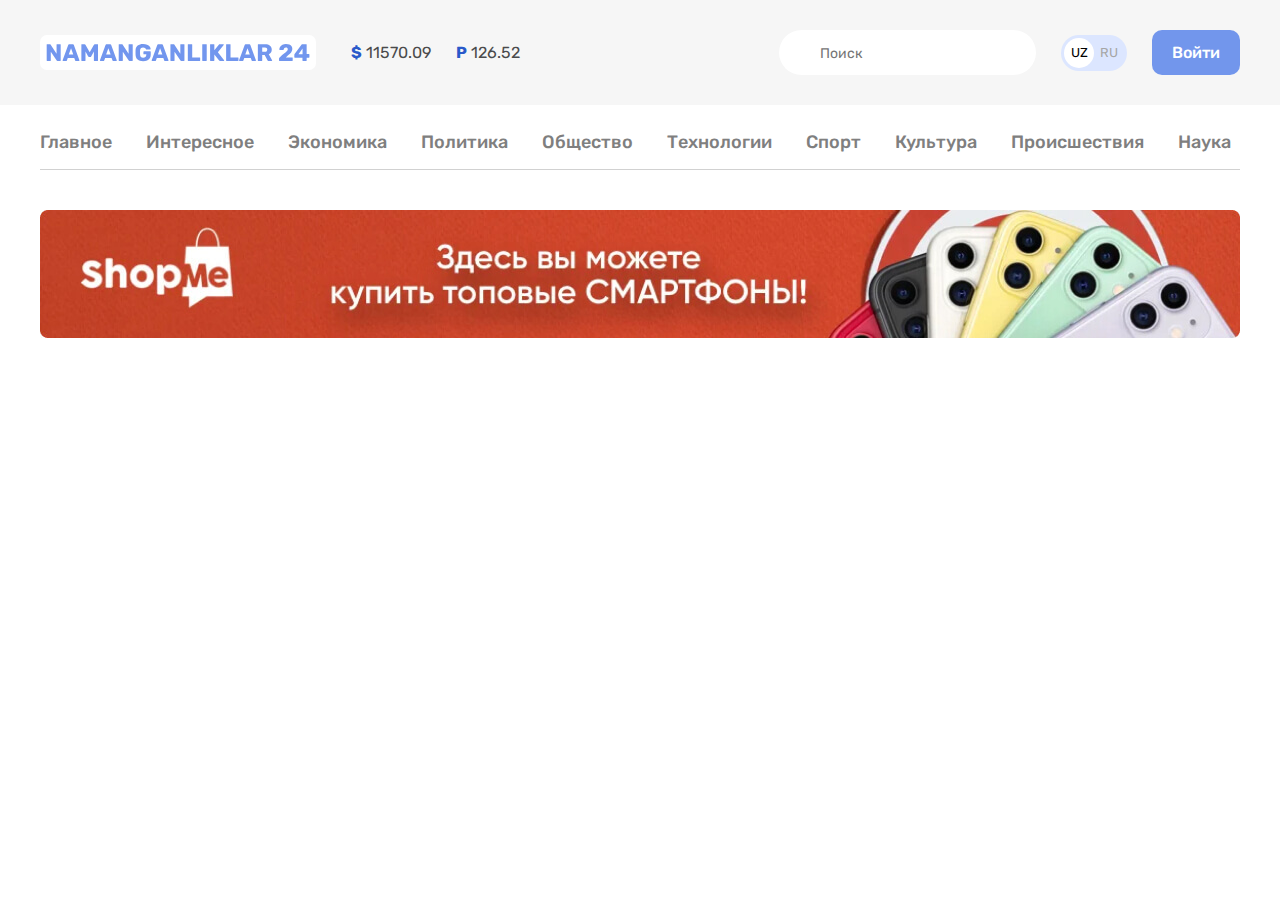
==== index.html @ e04caa0d "Add sitenav and site-header banner" ====
<!DOCTYPE html>
<html lang="en">
<head>
    <meta charset="UTF-8">
    <meta name="viewport" content="width=device-width, initial-scale=1.0">
    <title>NAMANGANLIKLAR 24</title>

    <!-- Google Fonts -->
    <link rel="preconnect" href="https://fonts.googleapis.com">
    <link rel="preconnect" href="https://fonts.gstatic.com" crossorigin>
    <link href="https://fonts.googleapis.com/css2?family=Rubik:wght@400;500;700&display=swap" rel="stylesheet">

    <!-- Stylesheet -->
    <link rel="stylesheet" href="css/necolas.github.io_normalize.css_8.0.1_normalize.css">
    <link rel="stylesheet" href="css/style.css">
</head>
<body>
    <!-- header top -->
    <header class="site-header">
        <div class="site-header-top">
            <div class="site-header-top-container container">
                <!-- SITE-HEADER-LOGO -->
                <a class="site-header-logo" href="#">
                    <img class="site-hader-logo-img" src="img/logo.svg" alt="N24 logo" width="264" height="28">
                </a>

                <!-- CURRENCY-RATES -->
                <ul class="currency-rates">
                    <li class="currency-rates-item">
                        <b class="currency-rates-type">$</b>
                        <span class="currency-rates-value">11570.09</span>
                    </li>
                    <li class="currency-rates-item">
                        <b class="currency-rates-type">P</b>
                        <span class="currency-rates-value">126.52</span>
                    </li>
                </ul>

                <!-- GLOBAL-SEARCH-FORM -->
                <form class="global-search-form" action="https://echo.htmlacademy.ru" method="GET">
                    <input class="global-search-form-input" type="search" name="search" placeholder="Поиск" aria-label="Поиск" required>
                </form>

                <!-- LANG-TOGGLE -->
                <div class="lang-toggle">
                    <a class="lang-toggle-link lang-toggle-link-active" href="index.html">UZ</a>
                    <a class="lang-toggle-link" href="index.html/ru">RU</a>
                </div>

                <!-- SITE-HEADER-AUTH -->
                <a class="button button-primary" href="#">Войти</a>
            </div>
        </div>
    </header>


    <!-- Body -->
    <div class="container">
        <nav class="sitenav">
            <ul class="sitenav-list">
                <li class="sitenav-item">
                    <a class="sitenav-link" href="#">Главное</a>
                </li>
                <li class="sitenav-item">
                    <a class="sitenav-link" href="#">Интересное</a>
                </li>
                <li class="sitenav-item">
                    <a class="sitenav-link" href="#">Экономика</a>
                </li>
                <li class="sitenav-item">
                    <a class="sitenav-link" href="#">Политика</a>
                </li>
                <li class="sitenav-item">
                    <a class="sitenav-link" href="#">Общество</a>
                </li>
                <li class="sitenav-item">
                    <a class="sitenav-link" href="#">Технологии</a>
                </li>
                <li class="sitenav-item">
                    <a class="sitenav-link" href="#">Спорт</a>
                </li>
                <li class="sitenav-item">
                    <a class="sitenav-link" href="#">Культура</a>
                </li>
                <li class="sitenav-item">
                    <a class="sitenav-link" href="#">Происшествия</a>
                </li>
                <li class="sitenav-item">
                    <a class="sitenav-link" href="#">Наука</a>
                </li>
            </ul>
        </nav>
        <aside class="aside-header-banner">
            <a class="aside-header-banner-link" href="https://olcha.uz" target="_blank">
                <img class="aside-header-banner-img" src="img/reklama1.jpg" alt="reklama rasm" width="1200" height="128"
                srcset="img/reklama1.jpg 1x, img/reklama1@2x.jpg 2x">
            </a>
        </aside>
    </div>


    <!-- SITE HEADER BANNER -->

    <!-- Main section -->
    <main>

        <!-- News section -->
        <!-- <section class="body-card">
            <div class="site-container container">
                <div class="card">
                    <h4 class="card-heading">Кандидат на пост канцлера ФРГ Шольц назвал условия коалиционного соглашения
                    </h4>
                    <p class="card-text">Лидер Социал-демократической партии Германии (СДПГ) и кандидат на должность...</p>
                    <img class="card-img" src="img/germaniya.jpg" alt="" width="359" height="165"
                        srcset="img/germaniya.jpg 1x, img/germaniya@2x.jpg 2x">
                    <div class="card-bottom">
                        <img class="card-bottom-img" src="img/icon/KB.jpg" alt="" width="20" height="20"
                            srcset="img/icon/KB.jpg 1x, img/icon/KB@2x.jpg 2x">
                        <p class="card-bottom-time">ИА Красная Весна 15:55</p>
                    </div>
                </div>

                <div class="card">
                    <h4 class="card-heading">Ученые доказали экспериментальным путем пользу покровных культур</h4>
                    <p class="card-text">Новое исследование ученых университета Иллинойса объединяет полевые данные... </p>
                    <img class="card-img" src="img/bug'doy.jpg" alt="" width="359" height="165"
                        srcset="img/bug'doy.jpg 1x, img/bug'doy@2x.jpg 2x">
                    <div class="card-bottom">
                        <img class="card-bottom-img" src="img/icon/gazeta.jpg" alt="" width="20" height="20"
                            srcset="img/icon/gazeta.jpg 1x, img/icon/gazeta@2x.jpg 2x">
                        <p class="card-bottom-time">Газета.Ru 12:54</p>
                    </div>
                </div>

                <div class="card">
                    <h4 class="card-heading">Baidu запустила публичный <br> сервис роботакси Apollo Go в Шанхае</h4>
                    <p class="card-text">Автопарк Baidu состоит из модифицированных электромобилей EV... </p>
                    <img class="card-img" src="img/taxi.jpg" alt="" width="359" height="165"
                        srcset="img/taxi.jpg 1x, img/taxi@2x.jpg 2x">
                    <div class="card-bottom">
                        <img class="card-bottom-img" src="img/icon/x+.jpg" alt="" width="20" height="20"
                            srcset="img/icon/x+.jpg 1x, img/icon/x+@2x.jpg 2x">
                        <p class="card-bottom-time">Хайтек+ 13:44</p>
                    </div>
                </div>

                <div class="card">
                    <h4 class="card-heading">Стали известны ёмкости аккумуляторов всех моделей iPhone 13</h4>
                    <p class="card-text">Bo время презентации iPhone 13 Apple придала большое значения...</p>
                    <img class="card-img" src="img/iphone.jpg" alt="" width="359" height="165"
                        srcset="img/iphone.jpg 1x, img/iphone@2x.jpg 2x">
                    <div class="card-bottom">
                        <img class="card-bottom-img" src="img/icon/digger.jpg" alt="" width="20" height="20"
                            srcset="img/icon/digger.jpg 1x, img/icon/digger@2x.jpg 2x">
                        <p class="card-bottom-time">Digger.ru 14:25</p>
                    </div>
                </div>

                <div class="card">
                    <h4 class="card-heading">Nature: ученые смогли доказать природное происхождение коронавируса SARS-CoV-2
                    </h4>
                    <p class="card-text">Bo время презентации iPhone 13 Apple придала большое значение...</p>
                    <img class="card-img" src="img/doctor.jpg" alt="" width="359" height="165"
                        srcset="img/doctor.jpg 1x, img/doctor@2x.jpg 2x">
                    <div class="card-bottom">
                        <img class="card-bottom-img" src="img/icon/lenta.jpg" alt="" width="20" height="20"
                            srcset="img/icon/lenta.jpg 1x, img/icon/lenta@2x.jpg 2x">
                        <p class="card-bottom-time">Lenta.ru 10:54</p>
                    </div>
                </div>

                <div class="card">
                    <h4 class="card-heading">Китайская марка JAC повысила цены на лифтбек и пикап в <br> России</h4>
                    <p class="card-text">Две модели китайского бренда JAC из пяти, представленных на российском...</p>
                    <img class="card-img" src="img/car.jpg" alt="" width="359" height="165"
                        srcset="img/car.jpg 1x, img/car@2x.jpg 2x">
                    <div class="card-bottom">
                        <img class="card-bottom-img" src="img/icon/news.jpg" alt="" width="20" height="20"
                            srcset="img/icon/news.jpg 1x, img/icon/news@2x.jpg 2x">
                        <p class="card-bottom-time">Тарантас Ньюс 10:44</p>
                    </div>
                </div>
            </div>
        </section> -->


        <!-- Xabarnoma section -->
        <!-- <section>
            <div class="container">
                <div class="notification">
                    <h2 class="notification-text">Хотите быть в курсе свежих новостей? Включите уведомления!</h2>
                    <a class="notification-link" href="#">Включит </a>
                </div>
            </div>
        </section> -->

        <!-- В мире -->
        <!-- <section class="news">
            <div class="container">
                <h2 class="world">В мире</h2>
                <div class="news-content">
                    <ul class="news-list">
                        <li class="news-item news-list-item">
                            <img class="news-item-img" src="img/air.jpg" alt="" width="210" height="165" srcset="img/air.jpg 1x, img/air@2x.jpg 2x">
                                <div class="world-list-content">
                                    <h2 class="world-list-content-heading">Китайский Чунцин запустил чартерный рейс для студентов до
                                        Британии</h2>
                                    <p class="world-list-content-text">Чартерный рейс с 244 китайскими студентами вылетел из города
                                        центрального подчинения Чунцина на юго-западе Китая в британский Манчестер...</p>
                                    <div class="card-bottom">
                                        <img class="card-bottom-img" src="img/icon/KB.jpg" alt="" width="20" height="20"
                                            srcset="img/icon/KB.jpg 1x, img/icon/KB@2x.jpg 2x">
                                        <p class="card-bottom-time">ИА Красная Весна 15:55</p>
                                    </div>
                                </div>
                        </li>

                        <li class="news-item news-list-item">
                            <img class="news-item-img" src="img/Angela.jpg" alt="" width="210" height="165" srcset="img/Angela.jpg 1x, img/Angela@2x.jpg 2x">
                                <div class="world-list-content">
                                    <h2 class="world-list-content-heading">В Германии выпустят ограниченную партию плюшевых мишек в образе Меркель</h2>
                                    <p class="world-list-content-text">БЕРЛИН, 19 сентября. / ТАСС/. Знаменитая фабрика по производству плюшевых игрушек в городе Кобург (федеральная земля Бавария) изготовила уникального...</p>
                                    <div class="card-bottom">
                                        <img class="card-bottom-img" src="img/icon/KB.jpg" alt="" width="20" height="20"
                                            srcset="img/icon/KB.jpg 1x, img/icon/KB@2x.jpg 2x">
                                        <p class="card-bottom-time">ТАСС 11:35</p>
                                    </div>
                                </div>
                        </li>

                        <li class="news-item news-list-item">
                            <img class="news-item-img" src="img/people.jpg" alt="" width="210" height="165" srcset="img/people.jpg 1x, img/people@2x.jpg 2x">
                                <div class="world-list-content">
                                    <h2 class="world-list-content-heading">Акции КНР утратили доверие инвесторов. Что делать с бумагами прямо сейчас</h2>
                                    <p class="world-list-content-text">За последние месяцы инвесторы в китайский рынок пережили настоящее потрясение — из-за ужесточения регулирования технологического сектора и критики некоторых...</p>
                                    <div class="card-bottom">
                                        <img class="card-bottom-img" src="img/icon/KB.jpg" alt="" width="20" height="20"
                                            srcset="img/icon/KB.jpg 1x, img/icon/KB@2x.jpg 2x">
                                        <p class="card-bottom-time">РБК Инвестиции 09:35</p>
                                    </div>
                                </div>
                        </li>

                        <li class="news-item news-list-item">
                            <img class="news-item-img" src="img/china.jpg" alt="" width="210" height="165" srcset="img/china.jpg 1x, img/china@2x.jpg 2x">
                                <div class="world-list-content">
                                    <h2 class="world-list-content-heading">Китай раскритиковал заключенный Австралией, США и Великобританией антикитайский союз AUKUS</h2>
                                    <p class="world-list-content-text">Не только Франция, которая лишилась многомиллиардного контракта с Австралий, осталась недовольна созданием трехстороннего оборонного альянса AUKUS, пишет Anna-News.info</p>
                                    <div class="card-bottom">
                                        <img class="card-bottom-img" src="img/icon/KB.jpg" alt="" width="20" height="20"
                                            srcset="img/icon/KB.jpg 1x, img/icon/KB@2x.jpg 2x">
                                        <p class="card-bottom-time">Solenka.info 19:43</p>
                                    </div>
                                </div>
                        </li>
                        <a class="btn-link" href="#">Показать ещё </a>
                    </ul>

                    <div class="main">
                        <div class="main-content">
                            <h2 class="main-content-heading">Главное</h2>
                            <h3 class="main-content-address">В Фергане создадут узбекско-пакистанский университет</h3>
                            <p class="main-content-time">Sputnik Узбекистан 14:09</p>
                            <hr class="main-content-line">

                            <h3 class="main-content-address">Узбекистан утвердил соглашение о содействии занятости в странах СНГ</h3>
                            <p class="main-content-time">ИА Красная Весна 10:19</p>
                            <hr class="main-content-line">

                            <h3 class="main-content-address">В Узбекистане увеличиваются очереди за автомобилями UzAuto</h3>
                            <p class="main-content-time">Северная газета (Армянск) 13:50</p>
                            <hr class="main-content-line">

                            <h3 class="main-content-address">Минтуризма опровергло приостановку выплат за шаги</h3>
                            <p class="main-content-time">Sputnik Узбекистан 14:32</p>
                        </div>
                        <img class="main-img" src="img/reklama2.jpg" alt="" width="393" height="338" srcset="img/reklama2.jpg 1x, img/reklama2@2x.jpg 2x">
                    </div>
                </div>
            </div>
        </section> -->
    </main>

    <!-- <footer>
        <div class="site-footer-container container">
            <h2 class="footer-heading">NAMANGANLIKLAR 24</h2>
            <div class="footer-top">
                <p class="footer-top-text">Воспроизводство, копирование, использование информации с сайта «NAMANGANLIKLAR24.UZ» возможно только с предварительного письменного разрешения редакции.
                </p>
                <ul class="footer-top-list">
                    <li class="footer-top-item">
                        <a class="footer-nav-link" href="#">Информация о сайте</a>
                    </li>
                    <li class="footer-top-item">
                        <a class="footer-nav-link" href="#">Напишите нам</a>
                    </li>
                    <li class="footer-top-item">
                        <a class="footer-nav-link" href="#">Реклама</a>
                    </li>
                    <li class="footer-top-item">
                        <a class="footer-nav-link" href="#">Прислать новость</a>
                    </li>
                </ul>
                <ul class="footer-top-list">
                    <li class="footer-top-item">
                        <a class="footer-nav-link" href="#">Использование материалов</a>
                    </li>
                    <li class="footer-top-item">
                        <a class="footer-nav-link" href="#">Темы дня</a>
                    </li>
                    <li class="footer-top-item">
                        <a class="footer-nav-link" href="#">Наша команда</a>
                    </li>
                </ul>
            </div>
            <hr class="footer-line">
            <div class="footer-bottom">
                <h4 class="footer-bottom-heading">Наши <br> социальные сети</h4>
                <ul class="site-footer-socials">
                    <li>
                        <a href="#">
                            <svg xmlns="http://www.w3.org/2000/svg" width="25" height="25" viewBox="0 0 25 25" fill="none">
                                <g clip-path="url(#clip0_1_324)">
                                <path d="M23.62 4.41806e-08H1.37882C0.617218 0.000381514 -0.000190691 0.618172 4.41806e-08 1.37997V23.6212C0.000381514 24.3828 0.618172 25.0002 1.37997 25H23.62C24.382 25.0002 24.9998 24.3826 25 23.6206C25 23.6204 25 23.6202 25 23.62V1.37882C24.9996 0.617218 24.3818 -0.000190691 23.62 4.41806e-08Z" fill="#4267B2"/>
                                <path d="M17.2607 25V15.3321H20.52L21.0083 11.5479H17.2607V9.13776C17.2607 8.04466 17.5642 7.29984 19.1317 7.29984H21.1182V3.92441C20.7726 3.87844 19.5868 3.77563 18.207 3.77563C15.3261 3.77563 13.3545 5.53345 13.3545 8.76297V11.5479H10.1074V15.3321H13.3545V25H17.2607Z" fill="white"/>
                                </g>
                                <defs>
                                <clipPath id="clip0_1_324">
                                <rect width="25" height="25" fill="white"/>
                                </clipPath>
                                </defs>
                            </svg>
                        </a>
                    </li>
                    <li>
                        <a href="#">
                            <svg width="25" height="25" viewBox="0 0 25 25" fill="none" xmlns="http://www.w3.org/2000/svg">
                                <g clip-path="url(#clip0_1_320)">
                                <path d="M1.56244 1.70122C-0.40214 3.74185 -5.69194e-05 5.90956 -5.69194e-05 12.495C-5.69194e-05 17.9637 -0.954224 23.446 4.03953 24.7366C5.5989 25.1377 19.4156 25.1377 20.9729 24.7346C23.052 24.1981 24.7437 22.5116 24.9749 19.571C25.0072 19.1606 25.0072 5.83664 24.9739 5.41789C24.7281 2.2856 22.7999 0.480389 20.2593 0.114764C19.677 0.0303889 19.5604 0.00538891 16.5729 0.000180574C5.97598 0.00538891 3.65307 -0.466486 1.56244 1.70122V1.70122Z" fill="url(#paint0_linear_1_320)"/>
                                <path d="M12.4979 3.26965C8.71563 3.26965 5.12397 2.93319 3.75209 6.45403C3.18543 7.90819 3.26772 9.79674 3.26772 12.5009C3.26772 14.8738 3.19168 17.104 3.75209 18.5467C5.12084 22.0697 8.74167 21.7322 12.4958 21.7322C16.1177 21.7322 19.8521 22.1092 21.2406 18.5467C21.8083 17.078 21.725 15.2176 21.725 12.5009C21.725 8.89465 21.924 6.56653 20.175 4.81861C18.4042 3.04778 16.0094 3.26965 12.4938 3.26965H12.4979ZM11.6708 4.93319C19.5604 4.92069 20.5646 4.04361 20.0104 16.228C19.8135 20.5374 16.5323 20.0644 12.499 20.0644C5.1448 20.0644 4.93334 19.854 4.93334 12.4967C4.93334 5.05403 5.51668 4.93736 11.6708 4.93111V4.93319ZM17.425 6.46548C16.8135 6.46548 16.3177 6.96132 16.3177 7.57278C16.3177 8.18423 16.8135 8.68007 17.425 8.68007C18.0365 8.68007 18.5323 8.18423 18.5323 7.57278C18.5323 6.96132 18.0365 6.46548 17.425 6.46548V6.46548ZM12.4979 7.76028C9.88022 7.76028 7.75834 9.88319 7.75834 12.5009C7.75834 15.1186 9.88022 17.2405 12.4979 17.2405C15.1156 17.2405 17.2365 15.1186 17.2365 12.5009C17.2365 9.88319 15.1156 7.76028 12.4979 7.76028V7.76028ZM12.4979 9.42382C16.5656 9.42382 16.5708 15.578 12.4979 15.578C8.43126 15.578 8.42501 9.42382 12.4979 9.42382Z" fill="white"/>
                                </g>
                                <defs>
                                <linearGradient id="paint0_linear_1_320" x1="1.61038" y1="23.4034" x2="24.8452" y2="3.29391" gradientUnits="userSpaceOnUse">
                                <stop stop-color="#FFDD55"/>
                                <stop offset="0.5" stop-color="#FF543E"/>
                                <stop offset="1" stop-color="#C837AB"/>
                                </linearGradient>
                                <clipPath id="clip0_1_320">
                                <rect width="25" height="25" fill="white"/>
                                </clipPath>
                                </defs>
                            </svg>
                        </a>
                    </li>
                    <li>
                        <a href="#">
                            <svg width="25" height="25" viewBox="0 0 25 25" fill="none" xmlns="http://www.w3.org/2000/svg">
                                <g id="free-icon-telegram-2111646 1" clip-path="url(#clip0_1_316)">
                                <path id="Vector" d="M12.5 25C19.4036 25 25 19.4036 25 12.5C25 5.59644 19.4036 0 12.5 0C5.59644 0 0 5.59644 0 12.5C0 19.4036 5.59644 25 12.5 25Z" fill="#039BE5"/>
                                <path id="Vector_2" d="M5.7197 12.2291L17.7718 7.58226C18.3312 7.38018 18.8197 7.71872 18.6384 8.56456L18.6395 8.56351L16.5874 18.2312C16.4353 18.9166 16.028 19.0833 15.4582 18.7604L12.3332 16.4573L10.8259 17.9093C10.6593 18.076 10.5187 18.2166 10.1957 18.2166L10.4176 15.0364L16.2093 9.80414C16.4614 9.58226 16.153 9.45726 15.8207 9.6781L8.66345 14.1843L5.57803 13.2218C4.90824 13.0093 4.89366 12.5521 5.7197 12.2291V12.2291Z" fill="white"/>
                                </g>
                                <defs>
                                <clipPath id="clip0_1_316">
                                <rect width="25" height="25" fill="white"/>
                                </clipPath>
                                </defs>
                            </svg>
                        </a>
                    </li>
                    <li>
                        <a href="#">
                            <svg width="25" height="25" viewBox="0 0 25 25" fill="none" xmlns="http://www.w3.org/2000/svg">
                                <g id="free-icon-youtube-1384060 1">
                                <path id="Vector" d="M24.4849 6.49871C24.1967 5.42773 23.3523 4.58355 22.2815 4.29516C20.3252 3.75977 12.4998 3.75977 12.4998 3.75977C12.4998 3.75977 4.67451 3.75977 2.71815 4.27475C1.66797 4.56295 0.80299 5.42793 0.514791 6.49871C0 8.45487 0 12.5118 0 12.5118C0 12.5118 0 16.5891 0.514791 18.5249C0.803181 19.5956 1.64737 20.44 2.71834 20.7284C4.69511 21.2638 12.4999 21.2638 12.4999 21.2638C12.4999 21.2638 20.3252 21.2638 22.2815 20.7488C23.3525 20.4606 24.1967 19.6162 24.4851 18.5455C24.9999 16.5891 24.9999 12.5324 24.9999 12.5324C24.9999 12.5324 25.0205 8.45487 24.4849 6.49871Z" fill="#FF0000"/>
                                <path id="Vector_2" d="M10.0038 16.2605L16.5111 12.5126L10.0038 8.76465V16.2605Z" fill="white"/>
                                </g>
                            </svg>
                        </a>
                    </li>
                </ul>
            </div>

        </div>
    </footer> -->

</body>
</html>
---- css/style.css ----
* {
    box-sizing: border-box;
    margin: 0;
    padding: 0;
}

html {
    height: 100%;
    scroll-behavior: smooth;
}

body {
    display: flex;
    flex-direction: column;
    height: 100%;
    font-size: 16px;
    font-family: 'Rubik', "Arial", sans-serif;
    font-weight: 400;
    line-height: 22px;
    background-color: #fff;
    color: #4a4b4c;
}

.container {
    width: 100%;
    max-width: 1260px;
    padding-left: 30px;
    padding-right: 30px;
    margin-left: auto;
    margin-right: auto;
}

a {
    text-decoration: none;
    list-style: none;
}

img {
    max-width: 100%;
    height: auto;
}

/* OUTLINE */
*:focus {
    outline: 2px dashed #7296ec;
    outline-offset: 3px;
}



.button {
    display: inline-block;
    padding: 13px 20px;
    border-radius: 10px;
    font-size: 16px;
    line-height: normal;
    font-weight: 500;
    text-decoration: none;
    text-align: center;
    cursor: pointer;
}

.button-primary {
    background-color: #7296ec;
    color: #fff;
}

.button-primary:hover {
    opacity: 0.8;
}

.button-primary:active {
    opacity: 0.6;
}

/* Header */
.site-header-top {
    padding-top: 30px;
    padding-bottom: 30px;
    margin-bottom: 10px;
    background-color: #f6f6f6;
}

.site-header-top-container {
    display: flex;
    align-items: center;
}


/* SITE-HEADER-LOGO */
.site-header-logo {
    display: flex;
    width: 276px;
    margin-right: 35px;
    padding: 8px 6px;
    border-radius: 7px;
    background-color: #fff;
}

.site-header-logo:hover {
    opacity: 0.8;
}

.site-header-logo:active{
    opacity: 0.6;
}


/* GLOBAL SEARCH FORM */
.global-search-form {
    margin-right: 25px;
}

.global-search-form-input {
    padding: 15px 20px 13px 41px;
    border: 0;
    border-radius: 60px;
    font-size: 14px;
    line-height: normal;
}


/* CURRENCY-RATES */
.currency-rates {
    display: flex;
    align-items: center;
    margin-right: auto;
    list-style: none;
}

.currency-rates-item:not(:last-child) {
    margin-right: 25px;
}

.currency-rates-type {
    color: #2959ca;
}


/* LANG-TOGGLE */
.lang-toggle {
    display: flex;
    padding: 3px;
    margin-right: 25px;
    border-radius: 39px;
    background-color: #dce6ff;
}

.lang-toggle-link {
    width: 30px;
    height: 30px;
    border-radius: 50%;
    font-size: 13px;
    line-height: 30px;
    color: #a6a6a6;
    text-align: center;
    text-decoration: none;
}
.lang-toggle-link-active {
    background-color: #fff;
    color: #000;
}


/* Navigation */

.sitenav {
    padding-top: 12px;
    padding-bottom: 12px;
    border-bottom: 1px solid #d1d1d1;
    margin-bottom: 40px;
    font-size: 18px;
    font-weight: 500;
    line-height: normal;
}

.sitenav-list {
    display: flex;
    flex-wrap: wrap;
    align-items: center;
    list-style: none;
}

.sitenav-item{
    margin-top: 4px;
    margin-bottom: 4px;
}

.sitenav-item:not(:last-child) {
    margin-right: 34px;
}

.sitenav-link {
    display: block;
    color: #7f7f7f;
}

.sitenav-link:hover {
    color: #7296ec;
}

.sitenav-link:active {
    opacity: 0.6;
}

/* SITE HEADER BANNER */

.aside-header-banner-link {
    display: flex;
    margin-bottom: 50px;
}

/* Card section */

.site-container {
    display: flex;
    justify-content: space-between;
    flex-wrap: wrap;
    margin-bottom: 60px;
}

.card {
    flex-direction: column;
    align-items: flex-start;
    width: 393px;
    height: 382px;
    margin-bottom: 10px;
    padding: 20px 17px 15px;
    border-radius: 15px;
    background-color: #f6f6f6;
}

.card-heading {
    font-size: 20px;
    font-weight: 500;
    line-height: 1.5;
    margin-bottom: 10px;
}

.card-text {
    margin-bottom: 15px;
}

.card-img {
    width: 359px;
    height: 165px;
    border-radius: 10px;
}

.card-bottom {
    display: flex;
    align-items: center;
    margin-top: 15px;
    font-size: 12px;
    color: #5e5f61;
}

.card-bottom-img {
    width: 20px;
    height: 20px;
    margin-right: 10px;
    border-radius: 5px;
}

/* notification section */


.notification {
    margin-left: 91px;
    margin-right: 58px;
    display: flex;
    align-items: center;
    background-image: url(../img/fon@2x.jpg);
    border-radius: 10px;
    margin-bottom: 60px;
}

.notification-text {
    padding: 24px 393px 24px 29px;
    font-size: 20px;
    line-height: 1.5;
    font-weight: 500;
    color: #000;
}

.notification-link {
    color:#fff;
    font-size: 20px;
    margin-right: 71px;
    padding: 13px 30px;
    border-radius: 10px;
    font-weight: 500;
    background-color: #f78b3b;
}


/* World */

.news {
    margin-bottom: 100px;
}

.news-content {
    display: flex;
}

.world {
    font-size: 24px;
    font-weight: 500;
    margin-bottom: 20px;
    color: #000;
}

.news-list {
    list-style: none;
    margin-right: 10px;
}

.news-list-item:not(:last-child) {
    margin-bottom: 10px;
}


.news-list-item {
    display: block;
    width: 797px;
    display: flex;
    align-items: center;
    border-radius: 15px;
    padding: 20px 20px 20px 17px;
    background-color: #f6f6f6;
}

.news-item-img {
    display: block;
    width: 210px;
    height: 165px;
    border-radius: 10px;
    margin-right: 15px;
}

.world-list-content-heading {
    font-size: 20px;
    line-height: 1.5;
    font-weight: 500;
    margin-bottom: 5px;
    color: #000;
}
.world-list-content-text {
    margin-bottom: 20px;
    color: #4a4b4c;
}

.btn-link {
    font-weight: 500;
    text-align: center;
    padding: 17px 343px;
    border-radius: 10px;
    background-color: #eaeaea;
}



/* Main section */
.main {
    width: 393px;
}

.main-content {
    margin-bottom: 10px;
    padding: 20px 17px 25px;
    border-radius: 15px;
    background-color: #f6f6f6;
}

.main-content-heading {
    font-size: 24px;
    font-weight: 500;
    margin-bottom: 25px;
    color: #000;
}

.main-content-address {
    font-size: 18px;
    font-weight: 500;
    margin-bottom: 10px;
}

.main-content-time {
    font-size: 13px;
    color:#5e5f61;
}

.main-content-time:not(:last-child) {
    margin-bottom: 20px;
}

.main-content-line {
    margin-bottom: 20px;
}

.main img {
    display: block;
}

.main-img {
    display: block;
    width: 393px;
    height: 338px;
    border-radius: 15px;
}



/* footer */
footer {
    background-color: #7297ef;
    padding-top: 40px;
    padding-bottom: 40px;
}

.site-footer-container {
    width: 998px;
    margin-left: auto;
    margin-right: auto;
}

.footer-heading {
    font-size: 24px;
    font-weight: 700;
    margin-bottom: 15px;
    color: #fff;
}

.footer-top {
    display: flex;
    justify-content: top;
}


.footer-top-text {
    width: 229px;
    margin-right: 203px;
    font-size: 12px;
    line-height: 19px;
    color: #fff;
}

.footer-top-list {
    list-style: none;
}

.footer-top-list:not(:last-child) {
    margin-right: 100px;
    margin-bottom: 30px;
}

.footer-top-item:not(:last-child) {
    margin-bottom: 20px;
}

.footer-nav-link {
    font-weight: 500;
    color: #fff;
}

.footer-line {
    margin-bottom: 20px;
}

.footer-bottom {
    display: flex;
    justify-content: space-between;
    align-items: center;
}

.footer-bottom-heading {
    font-size: 18px;
    color: #fff;
    font-weight: 500;
}

.site-footer-socials {
    list-style: none;
    display: flex;
}

.site-footer-socials li:not(:last-child) {
    margin-right: 25px;
}

.site-footer-socials a {
    display: block;
}

.site-footer-socials svg {
    display: block;
}
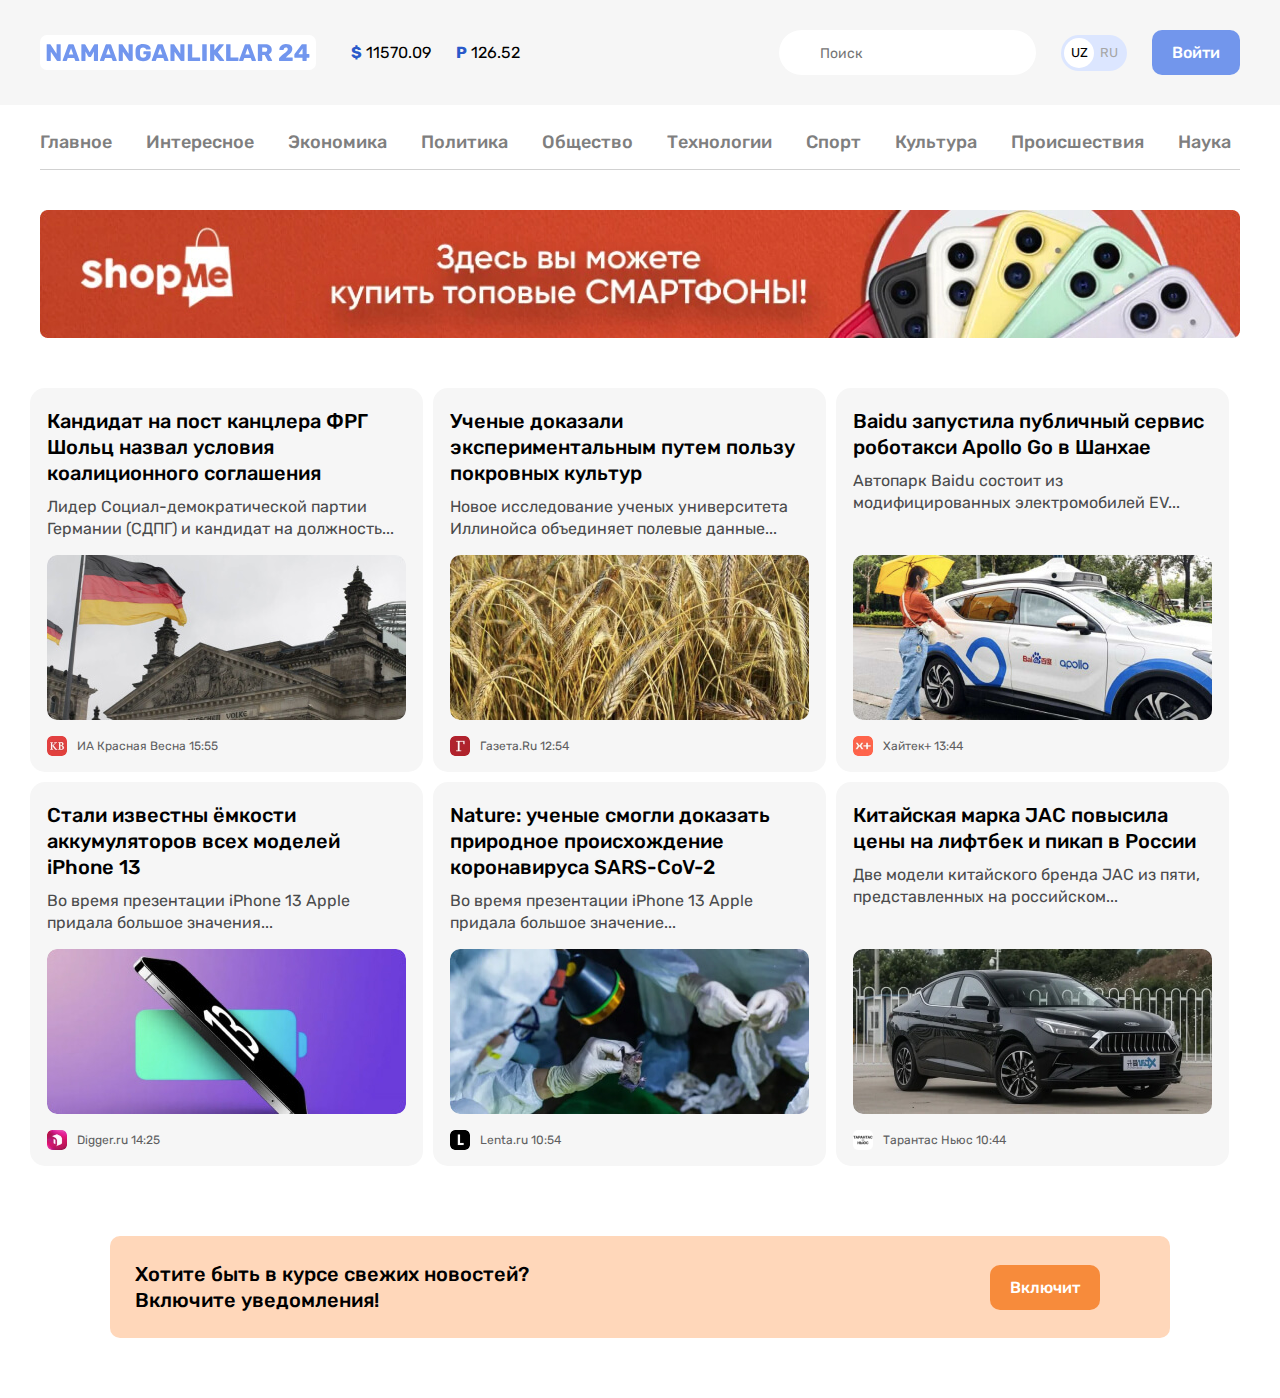
==== commit 4d898463: "Add notifications-cta" ====
--- a/index.html
+++ b/index.html
@@ -90,6 +90,9 @@
                 </li>
             </ul>
         </nav>
+
+
+        <!-- SITE HEADER BANNER -->
         <aside class="aside-header-banner">
             <a class="aside-header-banner-link" href="https://olcha.uz" target="_blank">
                 <img class="aside-header-banner-img" src="img/reklama1.jpg" alt="reklama rasm" width="1200" height="128"
@@ -99,100 +102,147 @@
     </div>
 
 
-    <!-- SITE HEADER BANNER -->
-
-    <!-- Main section -->
-    <main>
-
-        <!-- News section -->
-        <!-- <section class="body-card">
-            <div class="site-container container">
-                <div class="card">
-                    <h4 class="card-heading">Кандидат на пост канцлера ФРГ Шольц назвал условия коалиционного соглашения
-                    </h4>
-                    <p class="card-text">Лидер Социал-демократической партии Германии (СДПГ) и кандидат на должность...</p>
-                    <img class="card-img" src="img/germaniya.jpg" alt="" width="359" height="165"
-                        srcset="img/germaniya.jpg 1x, img/germaniya@2x.jpg 2x">
-                    <div class="card-bottom">
-                        <img class="card-bottom-img" src="img/icon/KB.jpg" alt="" width="20" height="20"
-                            srcset="img/icon/KB.jpg 1x, img/icon/KB@2x.jpg 2x">
-                        <p class="card-bottom-time">ИА Красная Весна 15:55</p>
-                    </div>
+
+    <!-- MAIN CONTENT -->
+    <main class="main-content">
+        <div class="container">
+            <!-- <h1>Namanganliklar24 - site news</h1> -->
+
+            <!-- News section -->
+            <section class="top-news">
+                <!-- <h2>Top news</h2> -->
+                <!-- NEWS-GRID -->
+                <div class="news-grid">
+                    <!-- NEWS-GRID-ITEM -->
+                    <article class="news-grid-item article-card">
+                        <h3 class="news-grid-title">
+                            <a class="article-card-link" href="#">
+                                Кандидат на пост канцлера ФРГ Шольц назвал условия коалиционного соглашения
+                            </a>
+                        </h3>
+                        <p class="article-card-text">Лидер Социал-демократической партии Германии (СДПГ) и кандидат на должность...</p>
+                        <img class="article-card-img" src="img/germaniya.jpg" alt="Кандидат на пост канцлера ФРГ Шольц назвал условия коалиционного соглашения" width="359" height="165"
+                            srcset="img/germaniya.jpg 1x, img/germaniya@2x.jpg 2x">
+                        <footer class="article-card-footer">
+                            <img class="article-card-footer-img" src="img/icon/KB.jpg" alt="" width="20" height="20"
+                                srcset="img/icon/KB.jpg 1x, img/icon/KB@2x.jpg 2x">
+                            <div class="article-card-time">
+                                <span class="article-card-course">ИА Красная Весна</span>
+                                <time datetime="15:55">15:55</time>
+                            </div>
+                        </footer>
+                    </article>
+
+                    <article class="news-grid-item article-card">
+                        <h3 class="news-grid-title">
+                            <a class="article-card-link" href="#">
+                                Ученые доказали экспериментальным путем пользу покровных культур
+                            </a>
+                        </h3>
+                        <p class="article-card-text">Новое исследование ученых университета Иллинойса объединяет полевые данные... </p>
+                        <img class="article-card-img" src="img/bug'doy.jpg" alt="Ученые доказали экспериментальным путем пользу покровных культур" width="359" height="165"
+                            srcset="img/bug'doy.jpg 1x, img/bug'doy@2x.jpg 2x">
+                        <footer class="article-card-footer">
+                            <img class="article-card-footer-img" src="img/icon/gazeta.jpg" alt="" width="20" height="20"
+                                srcset="img/icon/gazeta.jpg 1x, img/icon/gazeta@2x.jpg 2x">
+                            <div class="article-card-time">
+                                <span class="article-card-course">Газета.Ru</span>
+                                <time datetime="12:54">12:54</time>
+                            </div>
+                            <p class="card-bottom-time"> </p>
+                        </footer>
+                    </article>
+
+                    <article class="news-grid-item article-card">
+                        <h3 class="news-grid-title">
+                            <a class="article-card-link" href="#">
+                                Baidu запустила публичный сервис роботакси Apollo Go в  Шанхае
+                            </a>
+                        </h3>
+                        <p class="article-card-text">Автопарк Baidu состоит из модифицированных электромобилей EV... </p>
+                        <img class="article-card-img" src="img/taxi.jpg" alt="Baidu запустила публичный сервис роботакси Apollo Go в Шанхае" width="359" height="165"
+                            srcset="img/taxi.jpg 1x, img/taxi@2x.jpg 2x">
+                        <footer class="article-card-footer">
+                            <img class="article-card-footer-img" src="img/icon/x+.jpg" alt="" width="20" height="20"
+                                srcset="img/icon/x+.jpg 1x, img/icon/x+@2x.jpg 2x">
+                            <div class="article-card-time">
+                                <span class="article-card-course">Хайтек+</span>
+                                <time datetime="13:44">13:44</time>
+                            </div>
+                        </footer>
+                    </article>
+
+                    <article class="news-grid-item article-card">
+                        <h3 class="news-grid-title">
+                            <a class="article-card-link" href="#">
+                                Стали известны ёмкости аккумуляторов всех моделей iPhone 13
+                            </a>
+                        </h3>
+                        <p class="article-card-text">Bo время презентации iPhone 13 Apple придала большое значения...</p>
+                        <img class="article-card-img" src="img/iphone.jpg" alt="Стали известны ёмкости аккумуляторов всех моделей iPhone 13" width="359" height="165"
+                            srcset="img/iphone.jpg 1x, img/iphone@2x.jpg 2x">
+                        <footer class="article-card-footer">
+                            <img class="article-card-footer-img" src="img/icon/digger.jpg" alt="" width="20" height="20"
+                                srcset="img/icon/digger.jpg 1x, img/icon/digger@2x.jpg 2x">
+                            <div class="article-card-time">
+                                <span class="article-card-course">Digger.ru</span>
+                                <time datetime="14:25">14:25</time>
+                            </div>
+                            <p class="card-bottom-time"> </p>
+                        </footer>
+                    </article>
+
+                    <article class="news-grid-item article-card">
+                        <h3 class="news-grid-title">
+                            <a class="article-card-link" href="#">
+                                Nature: ученые смогли доказать природное происхождение коронавируса SARS-CoV-2
+                            </a>
+                        </h3>
+                        <p class="article-card-text">Bo время презентации iPhone 13 Apple придала большое значение...</p>
+                        <img class="article-card-img" src="img/doctor.jpg" alt="Nature: ученые смогли доказать природное происхождение коронавируса SARS-CoV-2" width="359" height="165"
+                            srcset="img/doctor.jpg 1x, img/doctor@2x.jpg 2x">
+                        <footer class="article-card-footer">
+                            <img class="article-card-footer-img" src="img/icon/lenta.jpg" alt="" width="20" height="20"
+                                srcset="img/icon/lenta.jpg 1x, img/icon/lenta@2x.jpg 2x">
+                            <div class="article-card-time">
+                                <span class="article-card-course">Lenta.ru</span>
+                                <time datetime="10:54">10:54</time>
+                            </div>
+                        </footer>
+                    </article>
+
+                    <article class="news-grid-item article-card">
+                        <h3 class="news-grid-title">
+                            <a class="article-card-link" href="#">
+                                Китайская марка JAC повысила цены на лифтбек и пикап в России
+                            </a>
+                        </h3>
+                        <p class="article-card-text">Две модели китайского бренда JAC из пяти, представленных на российском...</p>
+                        <img class="article-card-img" src="img/car.jpg" alt="Китайская марка JAC повысила цены на лифтбек и пикап в  России" width="359" height="165"
+                            srcset="img/car.jpg 1x, img/car@2x.jpg 2x">
+                        <footer class="article-card-footer">
+                            <img class="article-card-footer-img" src="img/icon/news.jpg" alt="" width="20" height="20"
+                                srcset="img/icon/news.jpg 1x, img/icon/news@2x.jpg 2x">
+                            <div class="article-card-time">
+                                <span class="article-card-course">Тарантас Ньюс</span>
+                                <time datetime="10:44">10:44</time>
+                            </div>
+                            <p class="card-bottom-time"> </p>
+                        </footer>
+                    </article>
                 </div>
-
-                <div class="card">
-                    <h4 class="card-heading">Ученые доказали экспериментальным путем пользу покровных культур</h4>
-                    <p class="card-text">Новое исследование ученых университета Иллинойса объединяет полевые данные... </p>
-                    <img class="card-img" src="img/bug'doy.jpg" alt="" width="359" height="165"
-                        srcset="img/bug'doy.jpg 1x, img/bug'doy@2x.jpg 2x">
-                    <div class="card-bottom">
-                        <img class="card-bottom-img" src="img/icon/gazeta.jpg" alt="" width="20" height="20"
-                            srcset="img/icon/gazeta.jpg 1x, img/icon/gazeta@2x.jpg 2x">
-                        <p class="card-bottom-time">Газета.Ru 12:54</p>
-                    </div>
+            </section>
+
+            <section class="notification-cta">
+                <div class="notification-cta-text">
+                    Хотите быть в курсе свежих новостей? <br> Включите уведомления!
                 </div>
-
-                <div class="card">
-                    <h4 class="card-heading">Baidu запустила публичный <br> сервис роботакси Apollo Go в Шанхае</h4>
-                    <p class="card-text">Автопарк Baidu состоит из модифицированных электромобилей EV... </p>
-                    <img class="card-img" src="img/taxi.jpg" alt="" width="359" height="165"
-                        srcset="img/taxi.jpg 1x, img/taxi@2x.jpg 2x">
-                    <div class="card-bottom">
-                        <img class="card-bottom-img" src="img/icon/x+.jpg" alt="" width="20" height="20"
-                            srcset="img/icon/x+.jpg 1x, img/icon/x+@2x.jpg 2x">
-                        <p class="card-bottom-time">Хайтек+ 13:44</p>
-                    </div>
-                </div>
-
-                <div class="card">
-                    <h4 class="card-heading">Стали известны ёмкости аккумуляторов всех моделей iPhone 13</h4>
-                    <p class="card-text">Bo время презентации iPhone 13 Apple придала большое значения...</p>
-                    <img class="card-img" src="img/iphone.jpg" alt="" width="359" height="165"
-                        srcset="img/iphone.jpg 1x, img/iphone@2x.jpg 2x">
-                    <div class="card-bottom">
-                        <img class="card-bottom-img" src="img/icon/digger.jpg" alt="" width="20" height="20"
-                            srcset="img/icon/digger.jpg 1x, img/icon/digger@2x.jpg 2x">
-                        <p class="card-bottom-time">Digger.ru 14:25</p>
-                    </div>
-                </div>
-
-                <div class="card">
-                    <h4 class="card-heading">Nature: ученые смогли доказать природное происхождение коронавируса SARS-CoV-2
-                    </h4>
-                    <p class="card-text">Bo время презентации iPhone 13 Apple придала большое значение...</p>
-                    <img class="card-img" src="img/doctor.jpg" alt="" width="359" height="165"
-                        srcset="img/doctor.jpg 1x, img/doctor@2x.jpg 2x">
-                    <div class="card-bottom">
-                        <img class="card-bottom-img" src="img/icon/lenta.jpg" alt="" width="20" height="20"
-                            srcset="img/icon/lenta.jpg 1x, img/icon/lenta@2x.jpg 2x">
-                        <p class="card-bottom-time">Lenta.ru 10:54</p>
-                    </div>
-                </div>
-
-                <div class="card">
-                    <h4 class="card-heading">Китайская марка JAC повысила цены на лифтбек и пикап в <br> России</h4>
-                    <p class="card-text">Две модели китайского бренда JAC из пяти, представленных на российском...</p>
-                    <img class="card-img" src="img/car.jpg" alt="" width="359" height="165"
-                        srcset="img/car.jpg 1x, img/car@2x.jpg 2x">
-                    <div class="card-bottom">
-                        <img class="card-bottom-img" src="img/icon/news.jpg" alt="" width="20" height="20"
-                            srcset="img/icon/news.jpg 1x, img/icon/news@2x.jpg 2x">
-                        <p class="card-bottom-time">Тарантас Ньюс 10:44</p>
-                    </div>
-                </div>
-            </div>
-        </section> -->
+                <button class="button button-orandge" type="button">Включит</button>
+            </section>
+        </div>
 
 
         <!-- Xabarnoma section -->
-        <!-- <section>
-            <div class="container">
-                <div class="notification">
-                    <h2 class="notification-text">Хотите быть в курсе свежих новостей? Включите уведомления!</h2>
-                    <a class="notification-link" href="#">Включит </a>
-                </div>
-            </div>
-        </section> -->
 
         <!-- В мире -->
         <!-- <section class="news">
--- a/css/style.css
+++ b/css/style.css
@@ -18,7 +18,7 @@
     font-weight: 400;
     line-height: 22px;
     background-color: #fff;
-    color: #4a4b4c;
+    color: #000;
 }
 
 .container {
@@ -33,6 +33,7 @@
 a {
     text-decoration: none;
     list-style: none;
+    color: #000;
 }
 
 img {
@@ -52,6 +53,7 @@
     display: inline-block;
     padding: 13px 20px;
     border-radius: 10px;
+    border: 0;
     font-size: 16px;
     line-height: normal;
     font-weight: 500;
@@ -60,17 +62,22 @@
     cursor: pointer;
 }
 
+.button:hover {
+    opacity: 0.8;
+}
+
+.button:active {
+    opacity: 0.6;
+}
+
 .button-primary {
     background-color: #7296ec;
     color: #fff;
 }
 
-.button-primary:hover {
-    opacity: 0.8;
-}
-
-.button-primary:active {
-    opacity: 0.6;
+.button-orandge {
+    background-color:#f78b3b;
+    color: #fff;
 }
 
 /* Header */
@@ -207,78 +214,109 @@
 
 .aside-header-banner-link {
     display: flex;
-    margin-bottom: 50px;
-}
-
-/* Card section */
-
-.site-container {
-    display: flex;
-    justify-content: space-between;
+}
+
+
+/* MAIN CONTENT */
+.main-content {
+    flex-grow: 1;
+    padding-top: 50px;
+}
+
+
+/* NEWS SECTION */
+
+.news-grid {
+    display: flex;
     flex-wrap: wrap;
+    margin-left: -10px;
     margin-bottom: 60px;
 }
 
-.card {
+.article-card {
+    display: flex;
     flex-direction: column;
-    align-items: flex-start;
     width: 393px;
-    height: 382px;
+    padding: 20px 17px 15px;
     margin-bottom: 10px;
-    padding: 20px 17px 15px;
+    margin-right: 10px;
     border-radius: 15px;
     background-color: #f6f6f6;
 }
 
-.card-heading {
+.news-grid-title {
     font-size: 20px;
-    font-weight: 500;
-    line-height: 1.5;
+    line-height: 26px;
+    font-weight: 500;
     margin-bottom: 10px;
 }
 
-.card-text {
+.article-card-link {
+    display: inline-block;
+}
+
+.article-card-link:hover {
+    color: #7296ec;
+}
+
+.article-card-link:active {
+    opacity: 0.6;
+}
+
+.article-card-text {
     margin-bottom: 15px;
-}
-
-.card-img {
+    color:#4a4b4c;
+}
+
+.article-card-img {
+    display: block;
     width: 359px;
     height: 165px;
+    margin-top: auto;
+    margin-bottom: 15px;
     border-radius: 10px;
-}
-
-.card-bottom {
-    display: flex;
-    align-items: center;
-    margin-top: 15px;
-    font-size: 12px;
-    color: #5e5f61;
-}
-
-.card-bottom-img {
+    object-fit: cover;
+}
+
+.article-card-footer {
+    display: flex;
+    align-items: center;
+}
+
+.article-card-footer-img {
     width: 20px;
     height: 20px;
     margin-right: 10px;
     border-radius: 5px;
 }
 
+.article-card-footer {
+    font-size: 12px;
+    color: #5e5f61;
+}
+
+.article-card-course {
+    font-weight: normal;
+    line-height: normal;
+    color: #5e5f61;
+}
+
 /* notification section */
 
 
-.notification {
-    margin-left: 91px;
-    margin-right: 58px;
-    display: flex;
-    align-items: center;
-    background-image: url(../img/fon@2x.jpg);
+.notification-cta {
+    display: flex;
+    justify-content: space-between;
+    align-items: center;
+    padding: 25px 70px 25px 25px;
+    margin: 60px 70px;
     border-radius: 10px;
-    margin-bottom: 60px;
-}
-
-.notification-text {
-    padding: 24px 393px 24px 29px;
+    background-color: #ffd7ba;
+}
+
+.notification-cta-text {
     font-size: 20px;
-    line-height: 1.5;
+    line-height: 26px;
     font-weight: 500;
     color: #000;
 }
@@ -295,7 +333,7 @@
 
 
 /* World */
-
+/*
 .news {
     margin-bottom: 100px;
 }
@@ -362,6 +400,7 @@
 
 
 /* Main section */
+/*
 .main {
     width: 393px;
 }
@@ -408,17 +447,17 @@
     width: 393px;
     height: 338px;
     border-radius: 15px;
-}
+} */
 
 
 
 /* footer */
-footer {
+/* footer {
     background-color: #7297ef;
     padding-top: 40px;
     padding-bottom: 40px;
-}
-
+} */
+/*
 .site-footer-container {
     width: 998px;
     margin-left: auto;
@@ -495,4 +534,4 @@
 
 .site-footer-socials svg {
     display: block;
-}
+} */
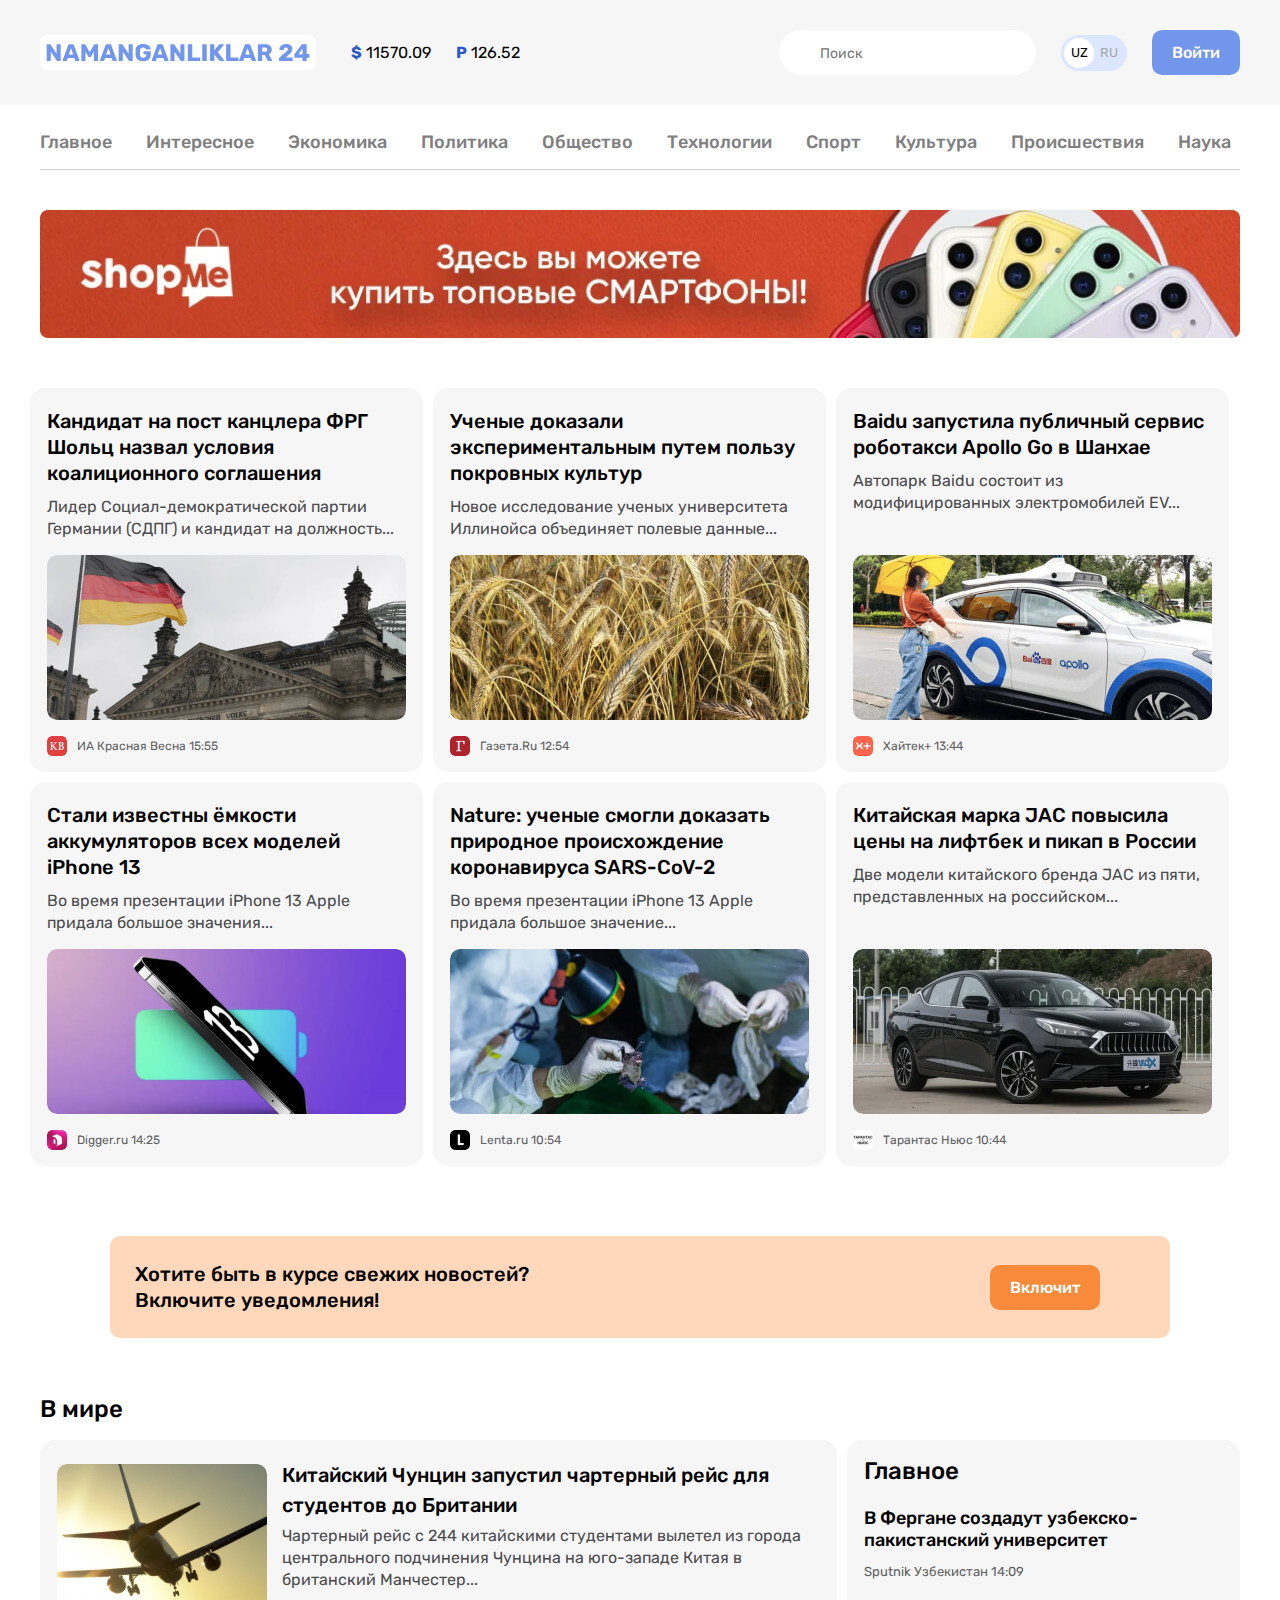
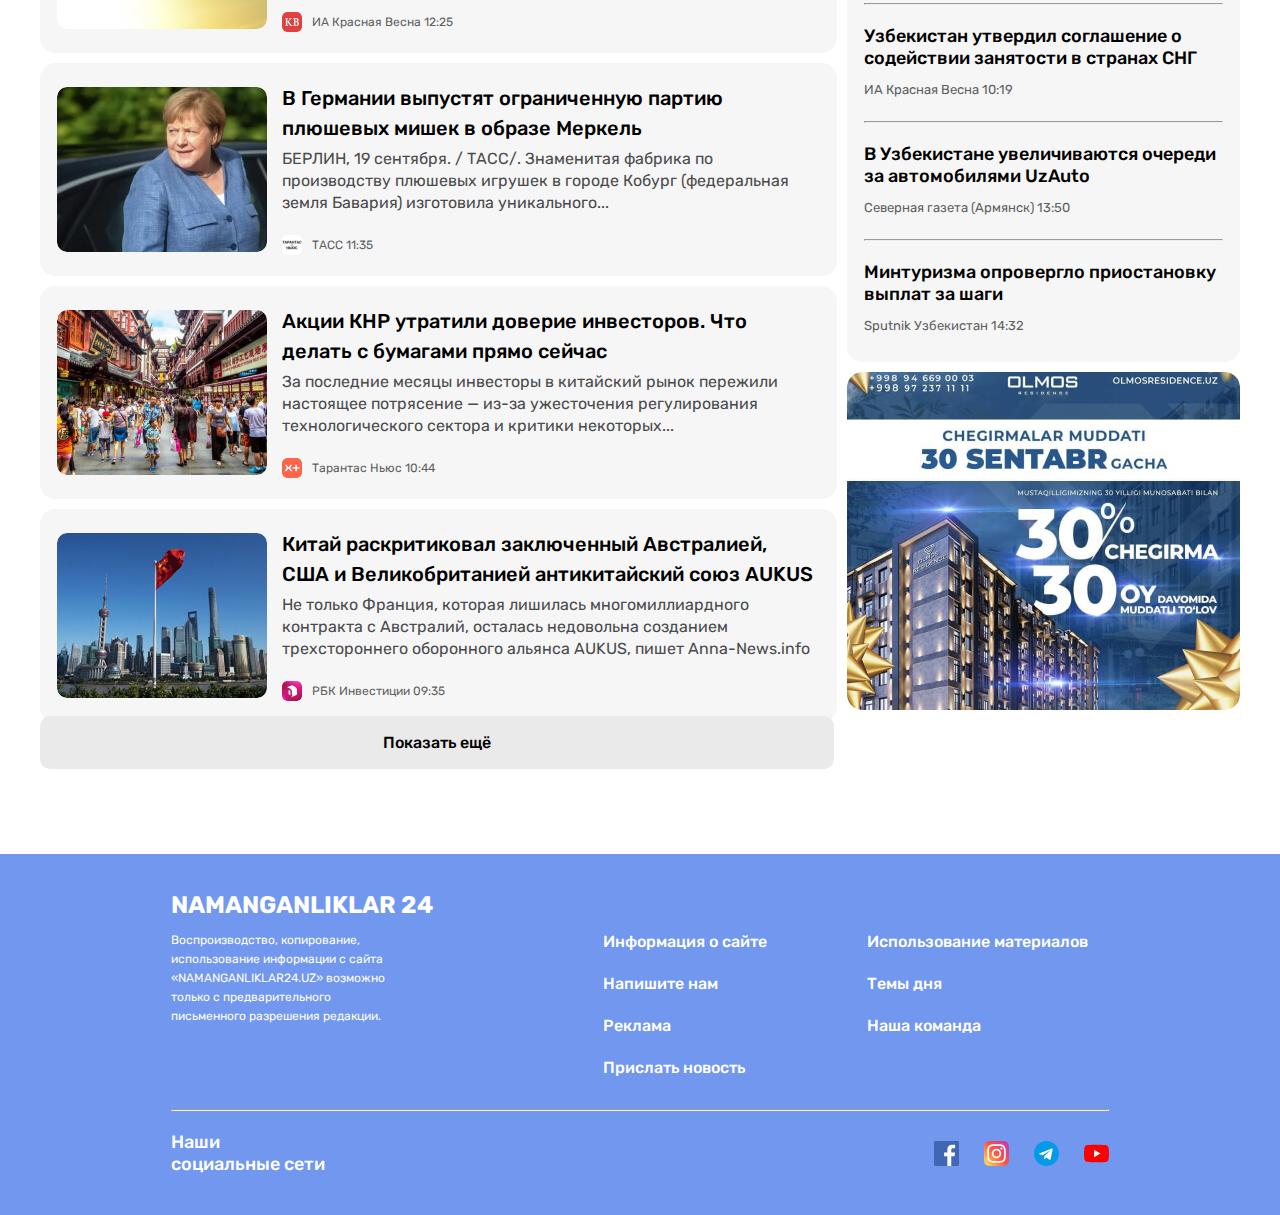
==== commit b2eb664e: "Add main-content and site footer styles" ====
--- a/index.html
+++ b/index.html
@@ -245,95 +245,128 @@
         <!-- Xabarnoma section -->
 
         <!-- В мире -->
-        <!-- <section class="news">
+        <section class="news">
             <div class="container">
                 <h2 class="world">В мире</h2>
                 <div class="news-content">
                     <ul class="news-list">
                         <li class="news-item news-list-item">
-                            <img class="news-item-img" src="img/air.jpg" alt="" width="210" height="165" srcset="img/air.jpg 1x, img/air@2x.jpg 2x">
-                                <div class="world-list-content">
-                                    <h2 class="world-list-content-heading">Китайский Чунцин запустил чартерный рейс для студентов до
-                                        Британии</h2>
-                                    <p class="world-list-content-text">Чартерный рейс с 244 китайскими студентами вылетел из города
-                                        центрального подчинения Чунцина на юго-западе Китая в британский Манчестер...</p>
-                                    <div class="card-bottom">
-                                        <img class="card-bottom-img" src="img/icon/KB.jpg" alt="" width="20" height="20"
-                                            srcset="img/icon/KB.jpg 1x, img/icon/KB@2x.jpg 2x">
-                                        <p class="card-bottom-time">ИА Красная Весна 15:55</p>
+                            <img class="news-item-img" src="img/air.jpg" alt="" width="210" height="165"
+                                srcset="img/air.jpg 1x, img/air@2x.jpg 2x">
+                            <div class="world-list-content">
+                                <h2 class="world-list-content-heading">Китайский Чунцин запустил чартерный рейс для студентов до
+                                    Британии</h2>
+                                <p class="world-list-content-text">Чартерный рейс с 244 китайскими студентами вылетел из города
+                                    центрального подчинения Чунцина на юго-западе Китая в британский Манчестер...</p>
+                                <footer class="article-card-footer">
+                                    <img class="article-card-footer-img" src="img/icon/KB.jpg" alt="" width="20" height="20"
+                                        srcset="img/icon/KB.jpg 1x, img/icon/KB@2x.jpg 2x">
+                                    <div class="article-card-time">
+                                        <span class="article-card-course">ИА Красная Весна</span>
+                                        <time datetime="12:25">12:25</time>
                                     </div>
-                                </div>
+                                    <p class="card-bottom-time"> </p>
+                                </footer>
+                            </div>
                         </li>
 
                         <li class="news-item news-list-item">
-                            <img class="news-item-img" src="img/Angela.jpg" alt="" width="210" height="165" srcset="img/Angela.jpg 1x, img/Angela@2x.jpg 2x">
-                                <div class="world-list-content">
-                                    <h2 class="world-list-content-heading">В Германии выпустят ограниченную партию плюшевых мишек в образе Меркель</h2>
-                                    <p class="world-list-content-text">БЕРЛИН, 19 сентября. / ТАСС/. Знаменитая фабрика по производству плюшевых игрушек в городе Кобург (федеральная земля Бавария) изготовила уникального...</p>
-                                    <div class="card-bottom">
-                                        <img class="card-bottom-img" src="img/icon/KB.jpg" alt="" width="20" height="20"
-                                            srcset="img/icon/KB.jpg 1x, img/icon/KB@2x.jpg 2x">
-                                        <p class="card-bottom-time">ТАСС 11:35</p>
+                            <img class="news-item-img" src="img/Angela.jpg" alt="" width="210" height="165"
+                                srcset="img/Angela.jpg 1x, img/Angela@2x.jpg 2x">
+                            <div class="world-list-content">
+                                <h2 class="world-list-content-heading">В Германии выпустят ограниченную партию плюшевых мишек в
+                                    образе Меркель</h2>
+                                <p class="world-list-content-text">БЕРЛИН, 19 сентября. / ТАСС/. Знаменитая фабрика по
+                                    производству плюшевых игрушек в городе Кобург (федеральная земля Бавария) изготовила
+                                    уникального...</p>
+                                <footer class="article-card-footer">
+                                    <img class="article-card-footer-img" src="img/icon/news.jpg" alt="" width="20" height="20"
+                                        srcset="img/icon/news.jpg 1x, img/icon/news@2x.jpg 2x">
+                                    <div class="article-card-time">
+                                        <span class="article-card-course">ТАСС</span>
+                                        <time datetime="11:35">11:35</time>
                                     </div>
-                                </div>
+                                    <p class="card-bottom-time"> </p>
+                                </footer>
+                            </div>
                         </li>
 
                         <li class="news-item news-list-item">
-                            <img class="news-item-img" src="img/people.jpg" alt="" width="210" height="165" srcset="img/people.jpg 1x, img/people@2x.jpg 2x">
-                                <div class="world-list-content">
-                                    <h2 class="world-list-content-heading">Акции КНР утратили доверие инвесторов. Что делать с бумагами прямо сейчас</h2>
-                                    <p class="world-list-content-text">За последние месяцы инвесторы в китайский рынок пережили настоящее потрясение — из-за ужесточения регулирования технологического сектора и критики некоторых...</p>
-                                    <div class="card-bottom">
-                                        <img class="card-bottom-img" src="img/icon/KB.jpg" alt="" width="20" height="20"
-                                            srcset="img/icon/KB.jpg 1x, img/icon/KB@2x.jpg 2x">
-                                        <p class="card-bottom-time">РБК Инвестиции 09:35</p>
+                            <img class="news-item-img" src="img/people.jpg" alt="" width="210" height="165"
+                                srcset="img/people.jpg 1x, img/people@2x.jpg 2x">
+                            <div class="world-list-content">
+                                <h2 class="world-list-content-heading">Акции КНР утратили доверие инвесторов. Что делать с
+                                    бумагами прямо сейчас</h2>
+                                <p class="world-list-content-text">За последние месяцы инвесторы в китайский рынок пережили
+                                    настоящее потрясение — из-за ужесточения регулирования технологического сектора и критики
+                                    некоторых...</p>
+                                <footer class="article-card-footer">
+                                    <img class="article-card-footer-img" src="img/icon/x+.jpg" alt="" width="20" height="20"
+                                        srcset="img/icon/x+.jpg 1x, img/icon/x+@2x.jpg 2x">
+                                    <div class="article-card-time">
+                                        <span class="article-card-course">Тарантас Ньюс</span>
+                                        <time datetime="10:44">10:44</time>
                                     </div>
-                                </div>
+                                    <p class="card-bottom-time"> </p>
+                                </footer>
+                            </div>
                         </li>
 
                         <li class="news-item news-list-item">
-                            <img class="news-item-img" src="img/china.jpg" alt="" width="210" height="165" srcset="img/china.jpg 1x, img/china@2x.jpg 2x">
-                                <div class="world-list-content">
-                                    <h2 class="world-list-content-heading">Китай раскритиковал заключенный Австралией, США и Великобританией антикитайский союз AUKUS</h2>
-                                    <p class="world-list-content-text">Не только Франция, которая лишилась многомиллиардного контракта с Австралий, осталась недовольна созданием трехстороннего оборонного альянса AUKUS, пишет Anna-News.info</p>
-                                    <div class="card-bottom">
-                                        <img class="card-bottom-img" src="img/icon/KB.jpg" alt="" width="20" height="20"
-                                            srcset="img/icon/KB.jpg 1x, img/icon/KB@2x.jpg 2x">
-                                        <p class="card-bottom-time">Solenka.info 19:43</p>
+                            <img class="news-item-img" src="img/china.jpg" alt="" width="210" height="165"
+                                srcset="img/china.jpg 1x, img/china@2x.jpg 2x">
+                            <div class="world-list-content">
+                                <h2 class="world-list-content-heading">Китай раскритиковал заключенный Австралией, США и
+                                    Великобританией антикитайский союз AUKUS</h2>
+                                <p class="world-list-content-text">Не только Франция, которая лишилась многомиллиардного
+                                    контракта с Австралий, осталась недовольна созданием трехстороннего оборонного альянса
+                                    AUKUS, пишет Anna-News.info</p>
+                                <footer class="article-card-footer">
+                                    <img class="article-card-footer-img" src="img/icon/digger.jpg" alt="" width="20" height="20"
+                                        srcset="img/icon/digger.jpg 1x, img/icon/digger@2x.jpg 2x">
+                                    <div class="article-card-time">
+                                        <span class="article-card-course">РБК Инвестиции</span>
+                                        <time datetime="09:35">09:35</time>
                                     </div>
-                                </div>
+                                    <p class="card-bottom-time"> </p>
+                                </footer>
+                            </div>
                         </li>
                         <a class="btn-link" href="#">Показать ещё </a>
                     </ul>
 
-                    <div class="main">
-                        <div class="main-content">
-                            <h2 class="main-content-heading">Главное</h2>
-                            <h3 class="main-content-address">В Фергане создадут узбекско-пакистанский университет</h3>
-                            <p class="main-content-time">Sputnik Узбекистан 14:09</p>
-                            <hr class="main-content-line">
-
-                            <h3 class="main-content-address">Узбекистан утвердил соглашение о содействии занятости в странах СНГ</h3>
-                            <p class="main-content-time">ИА Красная Весна 10:19</p>
-                            <hr class="main-content-line">
-
-                            <h3 class="main-content-address">В Узбекистане увеличиваются очереди за автомобилями UzAuto</h3>
-                            <p class="main-content-time">Северная газета (Армянск) 13:50</p>
-                            <hr class="main-content-line">
-
-                            <h3 class="main-content-address">Минтуризма опровергло приостановку выплат за шаги</h3>
-                            <p class="main-content-time">Sputnik Узбекистан 14:32</p>
+                    <div class="important">
+                        <div class="important-content">
+                            <h2 class="important-content-heading">Главное</h2>
+                            <h3 class="important-content-address">В Фергане создадут узбекско-пакистанский университет</h3>
+                            <p class="important-content-time">Sputnik Узбекистан 14:09</p>
+                            <hr class="important-content-line">
+
+                            <h3 class="important-content-address">Узбекистан утвердил соглашение о содействии занятости в странах СНГ
+                            </h3>
+                            <p class="important-content-time">ИА Красная Весна 10:19</p>
+                            <hr class="important-content-line">
+
+                            <h3 class="important-content-address">В Узбекистане увеличиваются очереди за автомобилями UzAuto</h3>
+                            <p class="important-content-time">Северная газета (Армянск) 13:50</p>
+                            <hr class="important-content-line">
+
+                            <h3 class="important-content-address">Минтуризма опровергло приостановку выплат за шаги</h3>
+                            <p class="important-content-time">Sputnik Узбекистан 14:32</p>
                         </div>
-                        <img class="main-img" src="img/reklama2.jpg" alt="" width="393" height="338" srcset="img/reklama2.jpg 1x, img/reklama2@2x.jpg 2x">
+                        <img class="important-img" src="img/reklama2.jpg" alt="" width="393" height="338"
+                            srcset="img/reklama2.jpg 1x, img/reklama2@2x.jpg 2x">
                     </div>
                 </div>
             </div>
-        </section> -->
+        </section>
     </main>
 
-    <!-- <footer>
+    <footer class="site-footer">
         <div class="site-footer-container container">
-            <h2 class="footer-heading">NAMANGANLIKLAR 24</h2>
+            <a href="#">
+                <h2 class="footer-heading">NAMANGANLIKLAR 24</h2>
+            </a>
             <div class="footer-top">
                 <p class="footer-top-text">Воспроизводство, копирование, использование информации с сайта «NAMANGANLIKLAR24.UZ» возможно только с предварительного письменного разрешения редакции.
                 </p>
@@ -402,6 +435,7 @@
                             </svg>
                         </a>
                     </li>
+
                     <li>
                         <a href="#">
                             <svg width="25" height="25" viewBox="0 0 25 25" fill="none" xmlns="http://www.w3.org/2000/svg">
@@ -417,6 +451,7 @@
                             </svg>
                         </a>
                     </li>
+
                     <li>
                         <a href="#">
                             <svg width="25" height="25" viewBox="0 0 25 25" fill="none" xmlns="http://www.w3.org/2000/svg">
@@ -431,7 +466,7 @@
             </div>
 
         </div>
-    </footer> -->
+    </footer>
 
 </body>
 </html>--- a/css/style.css
+++ b/css/style.css
@@ -333,7 +333,7 @@
 
 
 /* World */
-/*
+
 .news {
     margin-bottom: 100px;
 }
@@ -358,9 +358,12 @@
     margin-bottom: 10px;
 }
 
+.news-list-item:last-child {
+    margin-bottom: 7px;
+}
+
 
 .news-list-item {
-    display: block;
     width: 797px;
     display: flex;
     align-items: center;
@@ -400,64 +403,64 @@
 
 
 /* Main section */
-/*
-.main {
+/* */
+.important {
     width: 393px;
 }
 
-.main-content {
+.important-content {
+    background-color: #f6f6f6;
     margin-bottom: 10px;
     padding: 20px 17px 25px;
     border-radius: 15px;
-    background-color: #f6f6f6;
-}
-
-.main-content-heading {
+}
+
+.important-content-heading {
     font-size: 24px;
     font-weight: 500;
     margin-bottom: 25px;
     color: #000;
 }
 
-.main-content-address {
+.important-content-address {
     font-size: 18px;
     font-weight: 500;
     margin-bottom: 10px;
 }
 
-.main-content-time {
+.important-content-time {
     font-size: 13px;
     color:#5e5f61;
 }
 
-.main-content-time:not(:last-child) {
+.important-content-time:not(:last-child) {
     margin-bottom: 20px;
 }
 
-.main-content-line {
+.important-content-line {
     margin-bottom: 20px;
 }
 
-.main img {
-    display: block;
-}
-
-.main-img {
+.important img {
+    display: block;
+}
+
+.important-img {
     display: block;
     width: 393px;
     height: 338px;
     border-radius: 15px;
-} */
+}
 
 
 
 /* footer */
-/* footer {
-    background-color: #7297ef;
+.site-footer {
     padding-top: 40px;
     padding-bottom: 40px;
-} */
-/*
+    background-color: #7297ef;
+}
+
 .site-footer-container {
     width: 998px;
     margin-left: auto;
@@ -534,4 +537,4 @@
 
 .site-footer-socials svg {
     display: block;
-} */
+}
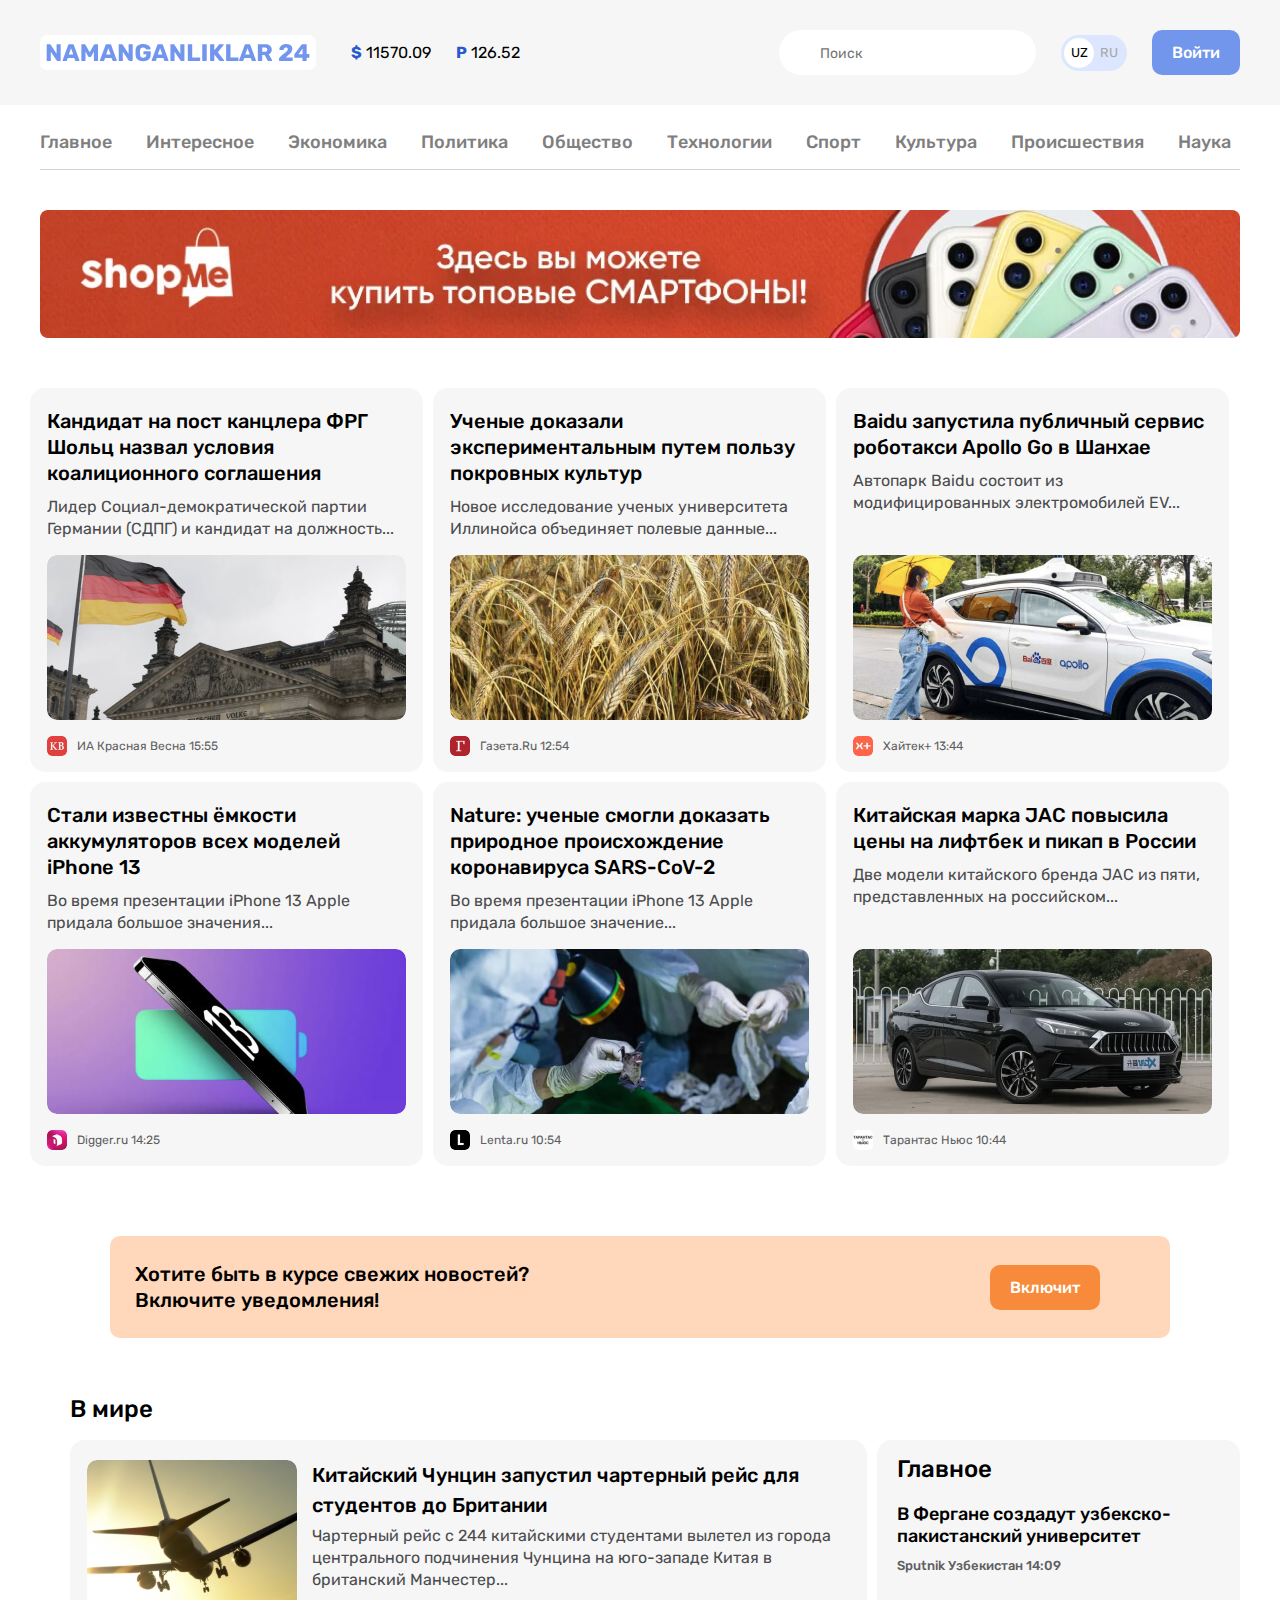
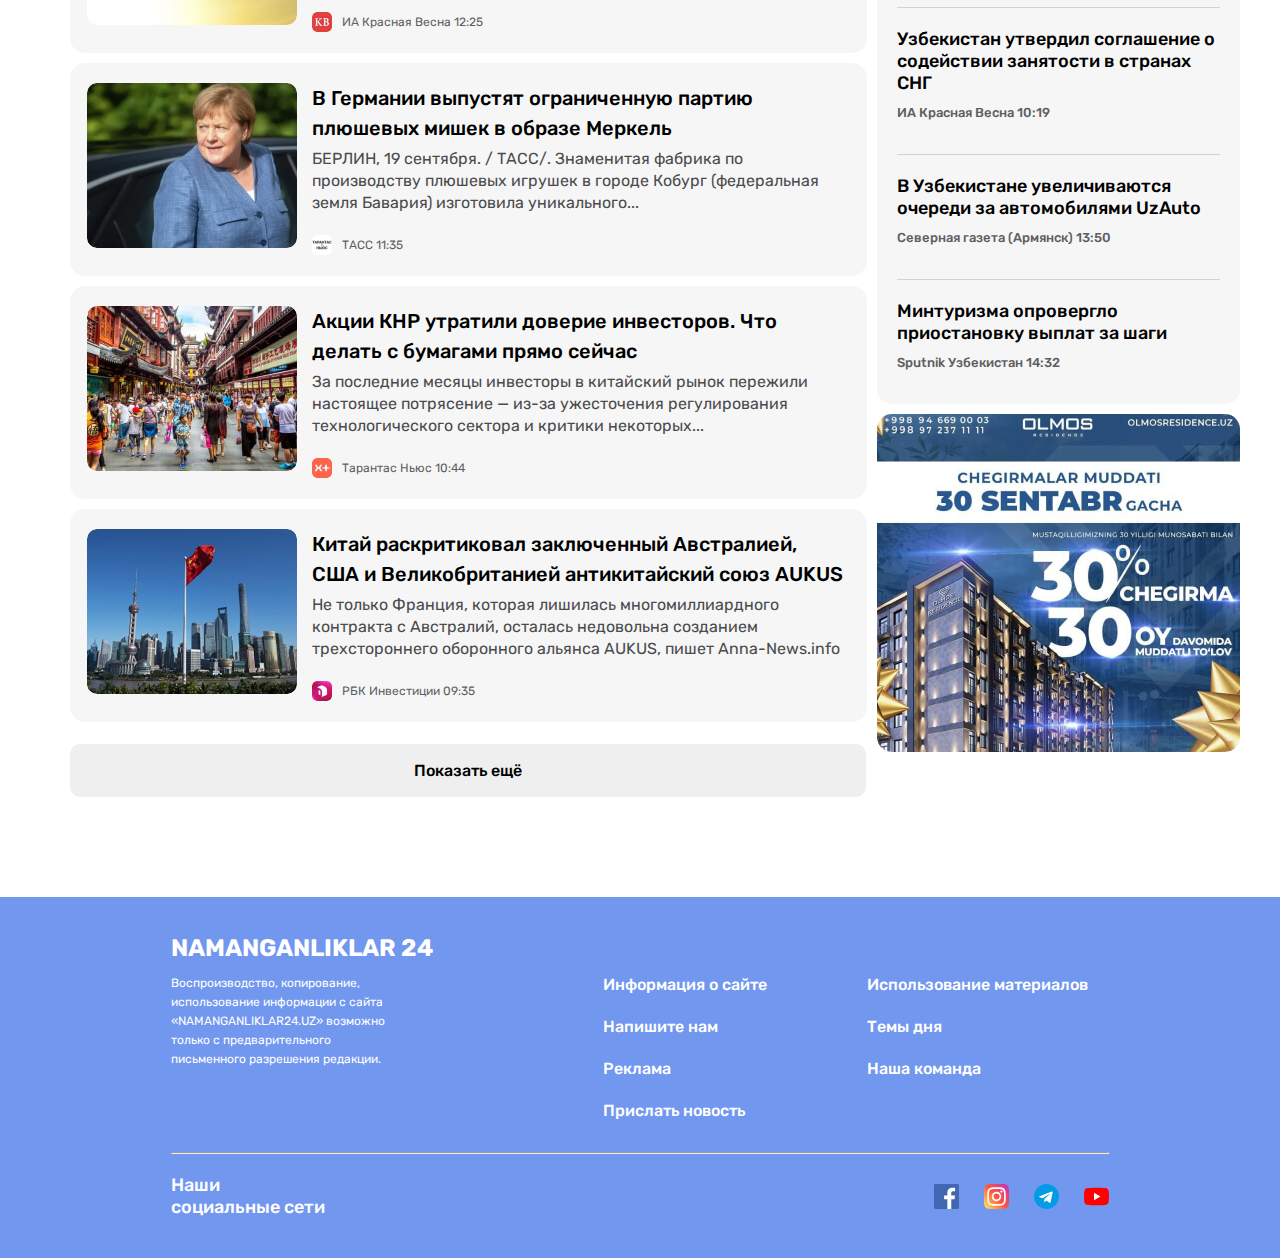
==== commit dc0a890e: "Add global-news and sidebar" ====
--- a/index.html
+++ b/index.html
@@ -120,9 +120,11 @@
                                 Кандидат на пост канцлера ФРГ Шольц назвал условия коалиционного соглашения
                             </a>
                         </h3>
-                        <p class="article-card-text">Лидер Социал-демократической партии Германии (СДПГ) и кандидат на должность...</p>
-                        <img class="article-card-img" src="img/germaniya.jpg" alt="Кандидат на пост канцлера ФРГ Шольц назвал условия коалиционного соглашения" width="359" height="165"
-                            srcset="img/germaniya.jpg 1x, img/germaniya@2x.jpg 2x">
+                        <p class="article-card-text">Лидер Социал-демократической партии Германии (СДПГ) и кандидат на
+                            должность...</p>
+                        <img class="article-card-img" src="img/germaniya.jpg"
+                            alt="Кандидат на пост канцлера ФРГ Шольц назвал условия коалиционного соглашения" width="359"
+                            height="165" srcset="img/germaniya.jpg 1x, img/germaniya@2x.jpg 2x">
                         <footer class="article-card-footer">
                             <img class="article-card-footer-img" src="img/icon/KB.jpg" alt="" width="20" height="20"
                                 srcset="img/icon/KB.jpg 1x, img/icon/KB@2x.jpg 2x">
@@ -139,8 +141,10 @@
                                 Ученые доказали экспериментальным путем пользу покровных культур
                             </a>
                         </h3>
-                        <p class="article-card-text">Новое исследование ученых университета Иллинойса объединяет полевые данные... </p>
-                        <img class="article-card-img" src="img/bug'doy.jpg" alt="Ученые доказали экспериментальным путем пользу покровных культур" width="359" height="165"
+                        <p class="article-card-text">Новое исследование ученых университета Иллинойса объединяет полевые
+                            данные... </p>
+                        <img class="article-card-img" src="img/bug'doy.jpg"
+                            alt="Ученые доказали экспериментальным путем пользу покровных культур" width="359" height="165"
                             srcset="img/bug'doy.jpg 1x, img/bug'doy@2x.jpg 2x">
                         <footer class="article-card-footer">
                             <img class="article-card-footer-img" src="img/icon/gazeta.jpg" alt="" width="20" height="20"
@@ -156,11 +160,12 @@
                     <article class="news-grid-item article-card">
                         <h3 class="news-grid-title">
                             <a class="article-card-link" href="#">
-                                Baidu запустила публичный сервис роботакси Apollo Go в  Шанхае
+                                Baidu запустила публичный сервис роботакси Apollo Go в Шанхае
                             </a>
                         </h3>
                         <p class="article-card-text">Автопарк Baidu состоит из модифицированных электромобилей EV... </p>
-                        <img class="article-card-img" src="img/taxi.jpg" alt="Baidu запустила публичный сервис роботакси Apollo Go в Шанхае" width="359" height="165"
+                        <img class="article-card-img" src="img/taxi.jpg"
+                            alt="Baidu запустила публичный сервис роботакси Apollo Go в Шанхае" width="359" height="165"
                             srcset="img/taxi.jpg 1x, img/taxi@2x.jpg 2x">
                         <footer class="article-card-footer">
                             <img class="article-card-footer-img" src="img/icon/x+.jpg" alt="" width="20" height="20"
@@ -179,7 +184,8 @@
                             </a>
                         </h3>
                         <p class="article-card-text">Bo время презентации iPhone 13 Apple придала большое значения...</p>
-                        <img class="article-card-img" src="img/iphone.jpg" alt="Стали известны ёмкости аккумуляторов всех моделей iPhone 13" width="359" height="165"
+                        <img class="article-card-img" src="img/iphone.jpg"
+                            alt="Стали известны ёмкости аккумуляторов всех моделей iPhone 13" width="359" height="165"
                             srcset="img/iphone.jpg 1x, img/iphone@2x.jpg 2x">
                         <footer class="article-card-footer">
                             <img class="article-card-footer-img" src="img/icon/digger.jpg" alt="" width="20" height="20"
@@ -199,8 +205,9 @@
                             </a>
                         </h3>
                         <p class="article-card-text">Bo время презентации iPhone 13 Apple придала большое значение...</p>
-                        <img class="article-card-img" src="img/doctor.jpg" alt="Nature: ученые смогли доказать природное происхождение коронавируса SARS-CoV-2" width="359" height="165"
-                            srcset="img/doctor.jpg 1x, img/doctor@2x.jpg 2x">
+                        <img class="article-card-img" src="img/doctor.jpg"
+                            alt="Nature: ученые смогли доказать природное происхождение коронавируса SARS-CoV-2" width="359"
+                            height="165" srcset="img/doctor.jpg 1x, img/doctor@2x.jpg 2x">
                         <footer class="article-card-footer">
                             <img class="article-card-footer-img" src="img/icon/lenta.jpg" alt="" width="20" height="20"
                                 srcset="img/icon/lenta.jpg 1x, img/icon/lenta@2x.jpg 2x">
@@ -217,8 +224,10 @@
                                 Китайская марка JAC повысила цены на лифтбек и пикап в России
                             </a>
                         </h3>
-                        <p class="article-card-text">Две модели китайского бренда JAC из пяти, представленных на российском...</p>
-                        <img class="article-card-img" src="img/car.jpg" alt="Китайская марка JAC повысила цены на лифтбек и пикап в  России" width="359" height="165"
+                        <p class="article-card-text">Две модели китайского бренда JAC из пяти, представленных на
+                            российском...</p>
+                        <img class="article-card-img" src="img/car.jpg"
+                            alt="Китайская марка JAC повысила цены на лифтбек и пикап в  России" width="359" height="165"
                             srcset="img/car.jpg 1x, img/car@2x.jpg 2x">
                         <footer class="article-card-footer">
                             <img class="article-card-footer-img" src="img/icon/news.jpg" alt="" width="20" height="20"
@@ -239,128 +248,186 @@
                 </div>
                 <button class="button button-orandge" type="button">Включит</button>
             </section>
+
+            <!-- В мире -->
+            <div class="layout-2-1">
+                <div class="layout-2-1-main">
+                    <section class="news">
+                        <div class="container">
+                            <h2 class="news-heading">В мире</h2>
+                            <div class="news-content">
+
+                                <!-- NEWS-LIST -->
+                                <ul class="news-list">
+                                    <li class="news-item news-list-item">
+                                        <img class="news-item-img" src="img/air.jpg" alt="" width="210" height="165"
+                                            srcset="img/air.jpg 1x, img/air@2x.jpg 2x">
+                                        <div class="world-list-content">
+                                            <a class="world-list-content-link" href="#">
+                                                <h2 class="world-list-content-heading">Китайский Чунцин запустил чартерный
+                                                    рейс для студентов до
+                                                    Британии</h2>
+                                            </a>
+                                            <p class="world-list-content-text">Чартерный рейс с 244 китайскими студентами
+                                                вылетел из города
+                                                центрального подчинения Чунцина на юго-западе Китая в британский
+                                                Манчестер...</p>
+                                            <footer class="article-card-footer">
+                                                <img class="article-card-footer-img" src="img/icon/KB.jpg" alt="" width="20"
+                                                    height="20" srcset="img/icon/KB.jpg 1x, img/icon/KB@2x.jpg 2x">
+                                                <div class="article-card-time">
+                                                    <span class="article-card-course">ИА Красная Весна</span>
+                                                    <time datetime="12:25">12:25</time>
+                                                </div>
+                                                <p class="card-bottom-time"> </p>
+                                            </footer>
+                                        </div>
+                                    </li>
+
+                                    <li class="news-item news-list-item">
+                                        <img class="news-item-img" src="img/Angela.jpg" alt="" width="210" height="165"
+                                            srcset="img/Angela.jpg 1x, img/Angela@2x.jpg 2x">
+                                        <div class="world-list-content">
+                                            <a class="world-list-content-link" href="#">
+                                                <h2 class="world-list-content-heading">В Германии выпустят ограниченную
+                                                    партию плюшевых мишек в
+                                                    образе Меркель</h2>
+                                            </a>
+                                            <p class="world-list-content-text">БЕРЛИН, 19 сентября. / ТАСС/. Знаменитая
+                                                фабрика по
+                                                производству плюшевых игрушек в городе Кобург (федеральная земля Бавария)
+                                                изготовила
+                                                уникального...</p>
+                                            <footer class="article-card-footer">
+                                                <img class="article-card-footer-img" src="img/icon/news.jpg" alt=""
+                                                    width="20" height="20"
+                                                    srcset="img/icon/news.jpg 1x, img/icon/news@2x.jpg 2x">
+                                                <div class="article-card-time">
+                                                    <span class="article-card-course">ТАСС</span>
+                                                    <time datetime="11:35">11:35</time>
+                                                </div>
+                                                <p class="card-bottom-time"> </p>
+                                            </footer>
+                                        </div>
+                                    </li>
+
+                                    <li class="news-item news-list-item">
+                                        <img class="news-item-img" src="img/people.jpg" alt="" width="210" height="165"
+                                            srcset="img/people.jpg 1x, img/people@2x.jpg 2x">
+                                        <div class="world-list-content">
+                                            <a class="world-list-content-link" href="#">
+                                                <h2 class="world-list-content-heading">Акции КНР утратили доверие
+                                                    инвесторов. Что делать с
+                                                    бумагами прямо сейчас</h2>
+                                            </a>
+                                            <p class="world-list-content-text">За последние месяцы инвесторы в китайский
+                                                рынок пережили
+                                                настоящее потрясение — из-за ужесточения регулирования технологического
+                                                сектора и критики
+                                                некоторых...</p>
+                                            <footer class="article-card-footer">
+                                                <img class="article-card-footer-img" src="img/icon/x+.jpg" alt="" width="20"
+                                                    height="20" srcset="img/icon/x+.jpg 1x, img/icon/x+@2x.jpg 2x">
+                                                <div class="article-card-time">
+                                                    <span class="article-card-course">Тарантас Ньюс</span>
+                                                    <time datetime="10:44">10:44</time>
+                                                </div>
+                                                <p class="card-bottom-time"> </p>
+                                            </footer>
+                                        </div>
+                                    </li>
+
+                                    <li class="news-item news-list-item">
+                                        <img class="news-item-img" src="img/china.jpg" alt="" width="210" height="165"
+                                            srcset="img/china.jpg 1x, img/china@2x.jpg 2x">
+                                        <div class="world-list-content">
+                                            <a class="world-list-content-link" href="#">
+                                                <h2 class="world-list-content-heading">Китай раскритиковал заключенный
+                                                    Австралией, США и
+                                                    Великобританией антикитайский союз AUKUS</h2>
+                                            </a>
+                                            <p class="world-list-content-text">Не только Франция, которая лишилась
+                                                многомиллиардного
+                                                контракта с Австралий, осталась недовольна созданием трехстороннего
+                                                оборонного альянса
+                                                AUKUS, пишет Anna-News.info</p>
+                                            <footer class="article-card-footer">
+                                                <img class="article-card-footer-img" src="img/icon/digger.jpg" alt=""
+                                                    width="20" height="20"
+                                                    srcset="img/icon/digger.jpg 1x, img/icon/digger@2x.jpg 2x">
+                                                <div class="article-card-time">
+                                                    <span class="article-card-course">РБК Инвестиции</span>
+                                                    <time datetime="09:35">09:35</time>
+                                                </div>
+                                                <p class="card-bottom-time"> </p>
+                                            </footer>
+                                        </div>
+                                    </li>
+                                </ul>
+
+                                <button class="news-list-more-button button button-block" type="button">Показать
+                                    ещё</button>
+                            </div>
+                        </div>
+                    </section>
+                </div>
+
+                <div class="layout-2-1-sidebar">
+                    <section class="layout-2-1-sidebar-item sidebar-news-card">
+                        <h2 class="sidebar-news-card-heading">Главное</h2>
+                        <ul class="sidebar-news-card-list">
+                            <li class="sidebar-news-card-item">
+                                <h3 class="sidebar-news-card-title">
+                                    <a class="sidebar-news-card-link" href="#">
+                                        В Фергане создадут узбекско-пакистанский университет
+                                    </a>
+                                </h3>
+                                <p class="sidebar-news-card-time">Sputnik Узбекистан 14:09</p>
+                            </li>
+
+                            <li class="sidebar-news-card-item">
+                                <h3 class="sidebar-news-card-title">
+                                    <a class="sidebar-news-card-link" href="#">
+                                        Узбекистан утвердил соглашение о содействии занятости в странах СНГ
+                                    </a>
+                                </h3>
+                                <p class="sidebar-news-card-time">ИА Красная Весна 10:19</p>
+                            </li>
+
+                            <li class="sidebar-news-card-item">
+                                <h3 class="sidebar-news-card-title">
+                                    <a class="sidebar-news-card-link" href="#">
+                                        В Узбекистане увеличиваются очереди за автомобилями UzAuto
+                                    </a>
+                                </h3>
+                                <p class="sidebar-news-card-time">Северная газета (Армянск) 13:50</p>
+                            </li>
+
+                            <li class="sidebar-news-card-item">
+                                <h3 class="sidebar-news-card-title">
+                                    <a class="sidebar-news-card-link" href="#">
+                                        Минтуризма опровергло приостановку выплат за шаги
+                                    </a>
+                                </h3>
+                                <p class="sidebar-news-card-time">Sputnik Узбекистан 14:32</p>
+                            </li>
+                        </ul>
+                    </section>
+
+                    <aside class="layout-2-1-sidebar-item sidebar-ad">
+                        <a class="sidebar-ad-link" href="#" target="_blank">
+                            <img class="sidebar-ad-img" src="img/reklama2.jpg" alt="Olmos" width="393" height="338" srcset="img/reklama2.jpg 1x, img/reklama2@2x.jpg 2x">
+                        </a>
+                    </aside>
+                </div>
+
+            </div>
         </div>
-
-
-        <!-- Xabarnoma section -->
-
-        <!-- В мире -->
-        <section class="news">
-            <div class="container">
-                <h2 class="world">В мире</h2>
-                <div class="news-content">
-                    <ul class="news-list">
-                        <li class="news-item news-list-item">
-                            <img class="news-item-img" src="img/air.jpg" alt="" width="210" height="165"
-                                srcset="img/air.jpg 1x, img/air@2x.jpg 2x">
-                            <div class="world-list-content">
-                                <h2 class="world-list-content-heading">Китайский Чунцин запустил чартерный рейс для студентов до
-                                    Британии</h2>
-                                <p class="world-list-content-text">Чартерный рейс с 244 китайскими студентами вылетел из города
-                                    центрального подчинения Чунцина на юго-западе Китая в британский Манчестер...</p>
-                                <footer class="article-card-footer">
-                                    <img class="article-card-footer-img" src="img/icon/KB.jpg" alt="" width="20" height="20"
-                                        srcset="img/icon/KB.jpg 1x, img/icon/KB@2x.jpg 2x">
-                                    <div class="article-card-time">
-                                        <span class="article-card-course">ИА Красная Весна</span>
-                                        <time datetime="12:25">12:25</time>
-                                    </div>
-                                    <p class="card-bottom-time"> </p>
-                                </footer>
-                            </div>
-                        </li>
-
-                        <li class="news-item news-list-item">
-                            <img class="news-item-img" src="img/Angela.jpg" alt="" width="210" height="165"
-                                srcset="img/Angela.jpg 1x, img/Angela@2x.jpg 2x">
-                            <div class="world-list-content">
-                                <h2 class="world-list-content-heading">В Германии выпустят ограниченную партию плюшевых мишек в
-                                    образе Меркель</h2>
-                                <p class="world-list-content-text">БЕРЛИН, 19 сентября. / ТАСС/. Знаменитая фабрика по
-                                    производству плюшевых игрушек в городе Кобург (федеральная земля Бавария) изготовила
-                                    уникального...</p>
-                                <footer class="article-card-footer">
-                                    <img class="article-card-footer-img" src="img/icon/news.jpg" alt="" width="20" height="20"
-                                        srcset="img/icon/news.jpg 1x, img/icon/news@2x.jpg 2x">
-                                    <div class="article-card-time">
-                                        <span class="article-card-course">ТАСС</span>
-                                        <time datetime="11:35">11:35</time>
-                                    </div>
-                                    <p class="card-bottom-time"> </p>
-                                </footer>
-                            </div>
-                        </li>
-
-                        <li class="news-item news-list-item">
-                            <img class="news-item-img" src="img/people.jpg" alt="" width="210" height="165"
-                                srcset="img/people.jpg 1x, img/people@2x.jpg 2x">
-                            <div class="world-list-content">
-                                <h2 class="world-list-content-heading">Акции КНР утратили доверие инвесторов. Что делать с
-                                    бумагами прямо сейчас</h2>
-                                <p class="world-list-content-text">За последние месяцы инвесторы в китайский рынок пережили
-                                    настоящее потрясение — из-за ужесточения регулирования технологического сектора и критики
-                                    некоторых...</p>
-                                <footer class="article-card-footer">
-                                    <img class="article-card-footer-img" src="img/icon/x+.jpg" alt="" width="20" height="20"
-                                        srcset="img/icon/x+.jpg 1x, img/icon/x+@2x.jpg 2x">
-                                    <div class="article-card-time">
-                                        <span class="article-card-course">Тарантас Ньюс</span>
-                                        <time datetime="10:44">10:44</time>
-                                    </div>
-                                    <p class="card-bottom-time"> </p>
-                                </footer>
-                            </div>
-                        </li>
-
-                        <li class="news-item news-list-item">
-                            <img class="news-item-img" src="img/china.jpg" alt="" width="210" height="165"
-                                srcset="img/china.jpg 1x, img/china@2x.jpg 2x">
-                            <div class="world-list-content">
-                                <h2 class="world-list-content-heading">Китай раскритиковал заключенный Австралией, США и
-                                    Великобританией антикитайский союз AUKUS</h2>
-                                <p class="world-list-content-text">Не только Франция, которая лишилась многомиллиардного
-                                    контракта с Австралий, осталась недовольна созданием трехстороннего оборонного альянса
-                                    AUKUS, пишет Anna-News.info</p>
-                                <footer class="article-card-footer">
-                                    <img class="article-card-footer-img" src="img/icon/digger.jpg" alt="" width="20" height="20"
-                                        srcset="img/icon/digger.jpg 1x, img/icon/digger@2x.jpg 2x">
-                                    <div class="article-card-time">
-                                        <span class="article-card-course">РБК Инвестиции</span>
-                                        <time datetime="09:35">09:35</time>
-                                    </div>
-                                    <p class="card-bottom-time"> </p>
-                                </footer>
-                            </div>
-                        </li>
-                        <a class="btn-link" href="#">Показать ещё </a>
-                    </ul>
-
-                    <div class="important">
-                        <div class="important-content">
-                            <h2 class="important-content-heading">Главное</h2>
-                            <h3 class="important-content-address">В Фергане создадут узбекско-пакистанский университет</h3>
-                            <p class="important-content-time">Sputnik Узбекистан 14:09</p>
-                            <hr class="important-content-line">
-
-                            <h3 class="important-content-address">Узбекистан утвердил соглашение о содействии занятости в странах СНГ
-                            </h3>
-                            <p class="important-content-time">ИА Красная Весна 10:19</p>
-                            <hr class="important-content-line">
-
-                            <h3 class="important-content-address">В Узбекистане увеличиваются очереди за автомобилями UzAuto</h3>
-                            <p class="important-content-time">Северная газета (Армянск) 13:50</p>
-                            <hr class="important-content-line">
-
-                            <h3 class="important-content-address">Минтуризма опровергло приостановку выплат за шаги</h3>
-                            <p class="important-content-time">Sputnik Узбекистан 14:32</p>
-                        </div>
-                        <img class="important-img" src="img/reklama2.jpg" alt="" width="393" height="338"
-                            srcset="img/reklama2.jpg 1x, img/reklama2@2x.jpg 2x">
-                    </div>
-                </div>
-            </div>
-        </section>
     </main>
+
+
+
+
 
     <footer class="site-footer">
         <div class="site-footer-container container">
@@ -425,6 +492,7 @@
                                 <defs>
                                 <linearGradient id="paint0_linear_1_320" x1="1.61038" y1="23.4034" x2="24.8452" y2="3.29391" gradientUnits="userSpaceOnUse">
                                 <stop stop-color="#FFDD55"/>
+
                                 <stop offset="0.5" stop-color="#FF543E"/>
                                 <stop offset="1" stop-color="#C837AB"/>
                                 </linearGradient>
--- a/css/style.css
+++ b/css/style.css
@@ -31,6 +31,7 @@
 }
 
 a {
+    display: inline-block;
     text-decoration: none;
     list-style: none;
     color: #000;
@@ -68,6 +69,11 @@
 
 .button:active {
     opacity: 0.6;
+}
+
+.button-block {
+    display: block;
+    width: 100%;
 }
 
 .button-primary {
@@ -221,6 +227,7 @@
 .main-content {
     flex-grow: 1;
     padding-top: 50px;
+    padding-bottom: 100px;
 }
 
 
@@ -332,17 +339,35 @@
 }
 
 
+/* LAYOUT */
+.layout-2-1 {
+    display: flex;
+    align-items: start;
+}
+
+.layout-2-1-main {
+    width: 797px;
+    margin-right: 40px;
+}
+
+.layout-2-1-sidebar {
+    width: 393px;
+    margin-top: 42px;
+}
+.layout-2-1-sidebar-item:not(:last-child) {
+    margin-bottom: 10px;
+}
+
+
+
+
 /* World */
-
-.news {
-    margin-bottom: 100px;
-}
-
 .news-content {
     display: flex;
-}
-
-.world {
+    flex-direction: column;
+}
+
+.news-heading {
     font-size: 24px;
     font-weight: 500;
     margin-bottom: 20px;
@@ -352,6 +377,7 @@
 .news-list {
     list-style: none;
     margin-right: 10px;
+    margin-bottom: 15px;
 }
 
 .news-list-item:not(:last-child) {
@@ -366,7 +392,7 @@
 .news-list-item {
     width: 797px;
     display: flex;
-    align-items: center;
+    align-items: flex-start;
     border-radius: 15px;
     padding: 20px 20px 20px 17px;
     background-color: #f6f6f6;
@@ -380,6 +406,11 @@
     margin-right: 15px;
 }
 
+.world-list-content-link {
+    display: inline-block;
+}
+
+
 .world-list-content-heading {
     font-size: 20px;
     line-height: 1.5;
@@ -387,70 +418,111 @@
     margin-bottom: 5px;
     color: #000;
 }
+
+.world-list-content-heading:hover {
+    color:#7296ec;
+}
+
+.world-list-content-heading:active {
+    opacity: 0.6;
+}
+
 .world-list-content-text {
+    flex-grow: 1;
     margin-bottom: 20px;
     color: #4a4b4c;
 }
 
-.btn-link {
-    font-weight: 500;
-    text-align: center;
-    padding: 17px 343px;
-    border-radius: 10px;
-    background-color: #eaeaea;
-}
-
-
-
-/* Main section */
-/* */
-.important {
-    width: 393px;
-}
-
-.important-content {
+.news-list-more-button {
+    width: 796px;
+    padding: 17px;
+}
+
+
+
+
+
+/* SIDEBAR-NEWS-CARD */
+
+.sidebar-news-card {
+    padding: 20px;
+    border-radius: 15px;
     background-color: #f6f6f6;
+    color: #000;
+}
+
+.sidebar-news-card-heading {
+    font-size: 24px;
+    font-weight: 500;
+    line-height: 18px;
+    margin-bottom: 25px;
+    color: #000;
+}
+
+.sidebar-news-card-list {
+    list-style: none;
+}
+
+.sidebar-news-card-item {
+    padding-top: 20px;
+    padding-bottom: 20px;
+}
+
+.sidebar-news-card-item:first-child {
+    padding-top: 0;
+}
+
+.sidebar-news-card-item:last-child {
+    padding-bottom: 0;
+}
+
+.sidebar-news-card-item:not(:last-child) {
+    border-bottom: 1px solid #d2d2d2;
+}
+
+.sidebar-news-card-title {
+    margin-top: 0;
+    margin-bottom: 8px;
+    font-size: 18px;
+    font-weight: 500;
+    line-height: 22px;
+}
+
+.sidebar-news-card-link:hover {
+    color:#7296ec;
+}
+
+.sidebar-news-card-link:active {
+    opacity: 0.6;
+}
+
+.sidebar-news-card-time {
+    font-size: 18px;
+    font-weight: 500;
     margin-bottom: 10px;
-    padding: 20px 17px 25px;
-    border-radius: 15px;
-}
-
-.important-content-heading {
-    font-size: 24px;
-    font-weight: 500;
-    margin-bottom: 25px;
-    color: #000;
-}
-
-.important-content-address {
-    font-size: 18px;
-    font-weight: 500;
-    margin-bottom: 10px;
-}
-
-.important-content-time {
+}
+
+.sidebar-news-card-time:not(:last-child) {
+    margin-bottom: 20px;
+}
+.sidebar-news-card-time {
     font-size: 13px;
     color:#5e5f61;
 }
 
-.important-content-time:not(:last-child) {
-    margin-bottom: 20px;
-}
-
-.important-content-line {
-    margin-bottom: 20px;
-}
-
-.important img {
-    display: block;
-}
-
-.important-img {
-    display: block;
+
+/* SIDEBAR-AD */
+.sidebar-ad {
+    display: flex;
+}
+
+.sidebar-ad-img {
     width: 393px;
     height: 338px;
+    object-fit: cover;
     border-radius: 15px;
 }
+
 
 
 
@@ -476,7 +548,6 @@
 
 .footer-top {
     display: flex;
-    justify-content: top;
 }
 
 
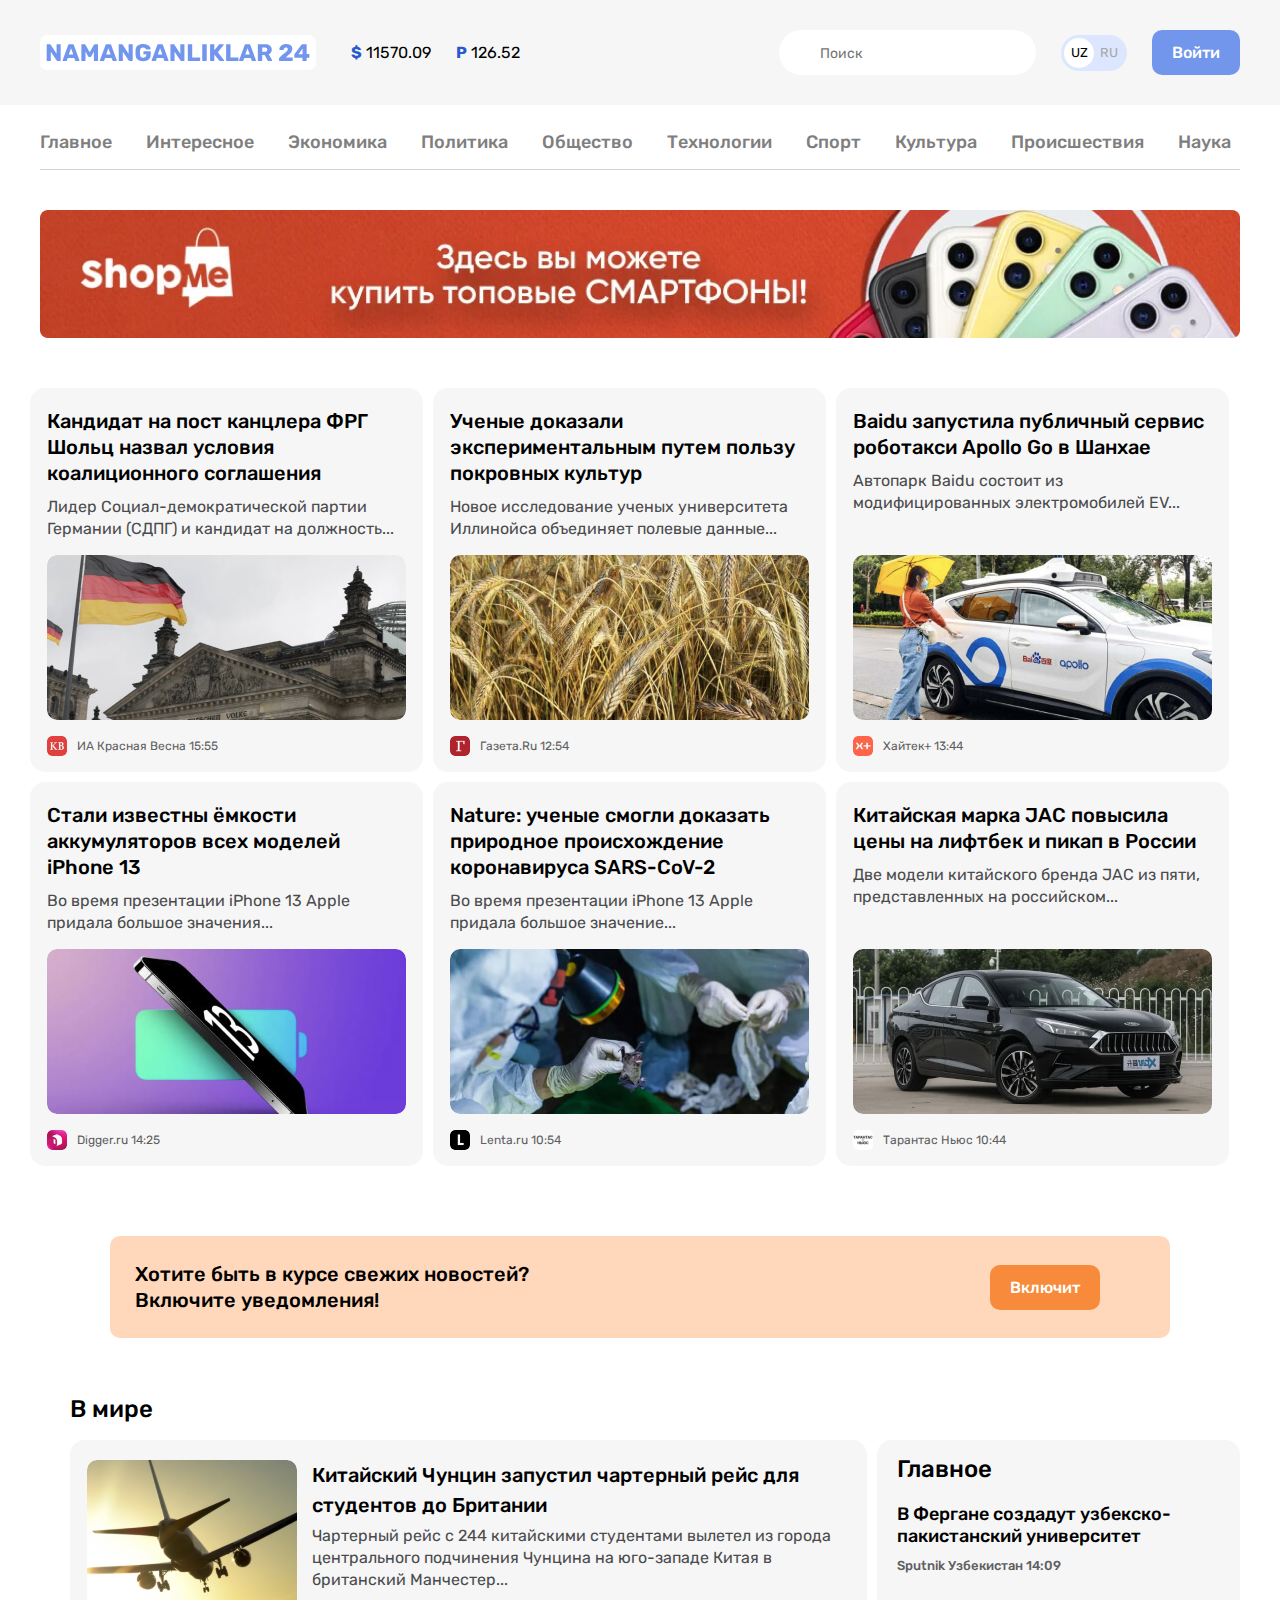
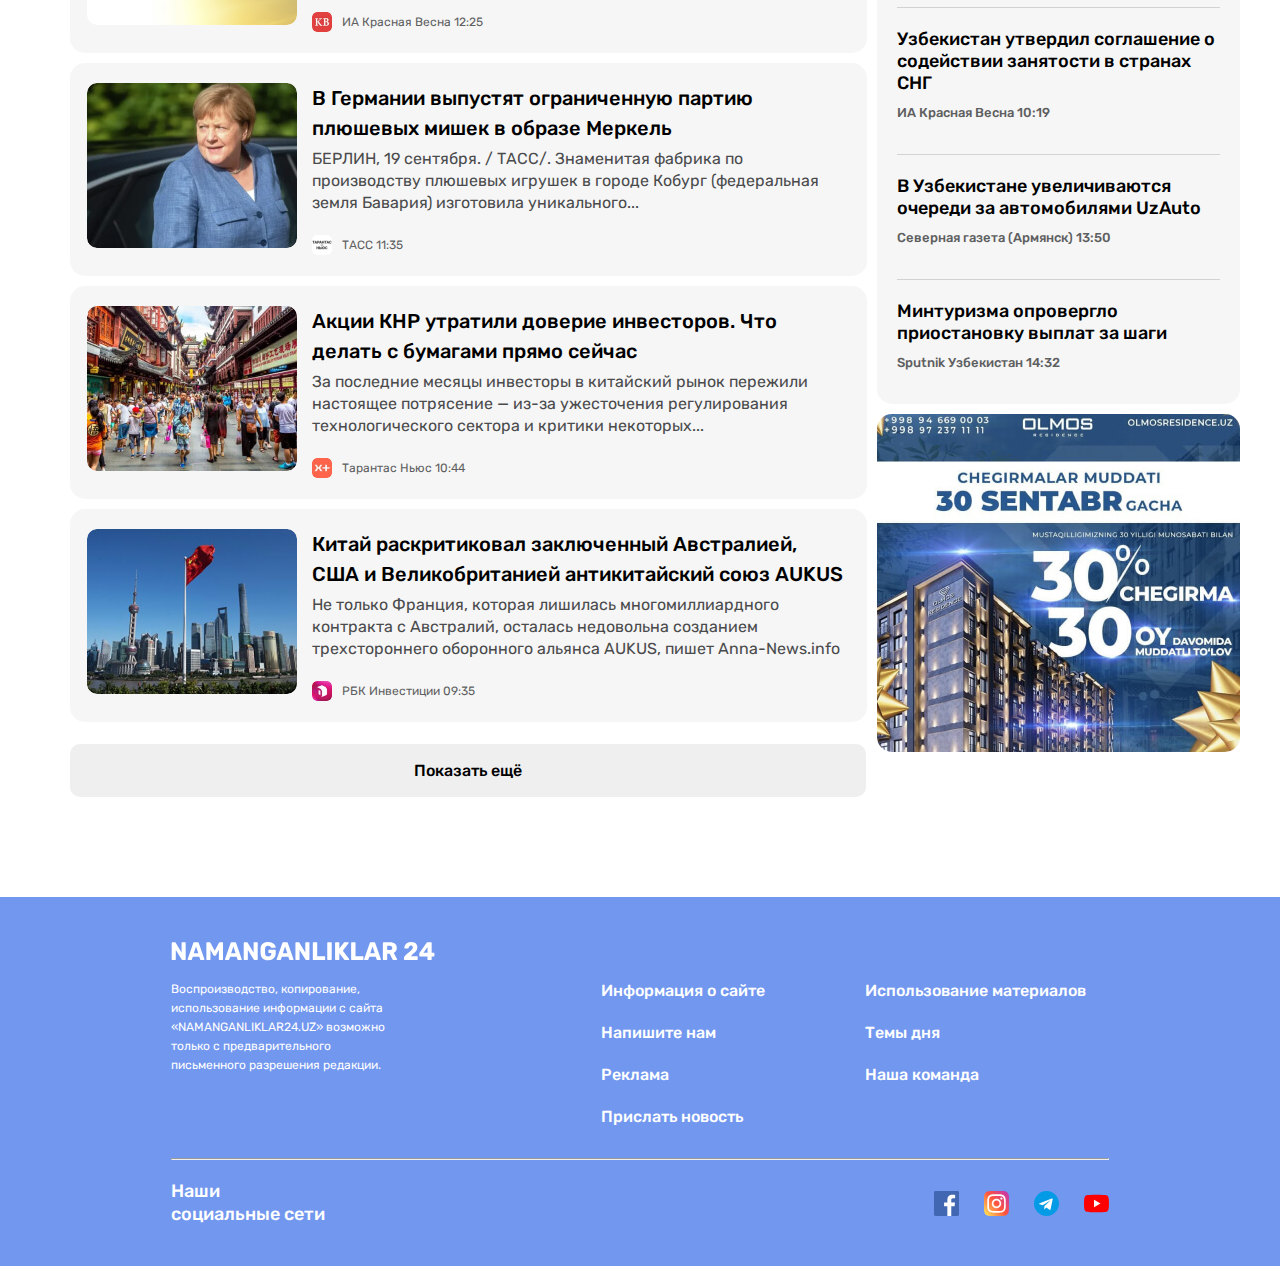
==== commit ca54b29c: "Add site-footer" ====
--- a/index.html
+++ b/index.html
@@ -21,7 +21,7 @@
             <div class="site-header-top-container container">
                 <!-- SITE-HEADER-LOGO -->
                 <a class="site-header-logo" href="#">
-                    <img class="site-hader-logo-img" src="img/logo.svg" alt="N24 logo" width="264" height="28">
+                    <img class="site-hader-logo-img" src="img/icon/logo.svg" alt="N24 logo" width="264" height="28">
                 </a>
 
                 <!-- CURRENCY-RATES -->
@@ -431,103 +431,67 @@
 
     <footer class="site-footer">
         <div class="site-footer-container container">
-            <a href="#">
-                <h2 class="footer-heading">NAMANGANLIKLAR 24</h2>
-            </a>
+            <div class="site-footer-logo-wrapper">
+                <a class="site-footer-logo" href="#">
+                    <img class="site-footer-logo-img" src="img/icon/logo2.svg" alt="N24 logo" width="264" height="28">
+                </a>
+            </div>
             <div class="footer-top">
-                <p class="footer-top-text">Воспроизводство, копирование, использование информации с сайта «NAMANGANLIKLAR24.UZ» возможно только с предварительного письменного разрешения редакции.
-                </p>
-                <ul class="footer-top-list">
-                    <li class="footer-top-item">
-                        <a class="footer-nav-link" href="#">Информация о сайте</a>
-                    </li>
-                    <li class="footer-top-item">
-                        <a class="footer-nav-link" href="#">Напишите нам</a>
-                    </li>
-                    <li class="footer-top-item">
-                        <a class="footer-nav-link" href="#">Реклама</a>
-                    </li>
-                    <li class="footer-top-item">
-                        <a class="footer-nav-link" href="#">Прислать новость</a>
-                    </li>
-                </ul>
-                <ul class="footer-top-list">
-                    <li class="footer-top-item">
-                        <a class="footer-nav-link" href="#">Использование материалов</a>
-                    </li>
-                    <li class="footer-top-item">
-                        <a class="footer-nav-link" href="#">Темы дня</a>
-                    </li>
-                    <li class="footer-top-item">
-                        <a class="footer-nav-link" href="#">Наша команда</a>
-                    </li>
-                </ul>
+                <div class="footer-top-text">
+                    Воспроизводство, копирование, использование информации с сайта «NAMANGANLIKLAR24.UZ» возможно только с предварительного письменного разрешения редакции.
+                </div>
+                <div class="footer-top-wrapper">
+                    <ul class="footer-top-list">
+                        <li class="footer-top-item">
+                            <a class="footer-nav-link" href="#">Информация о сайте</a>
+                        </li>
+                        <li class="footer-top-item">
+                            <a class="footer-nav-link" href="#">Напишите нам</a>
+                        </li>
+                        <li class="footer-top-item">
+                            <a class="footer-nav-link" href="#">Реклама</a>
+                        </li>
+                        <li class="footer-top-item">
+                            <a class="footer-nav-link" href="#">Прислать новость</a>
+                        </li>
+                    </ul>
+                    <ul class="footer-top-list">
+                        <li class="footer-top-item">
+                            <a class="footer-nav-link" href="#">Использование материалов</a>
+                        </li>
+                        <li class="footer-top-item">
+                            <a class="footer-nav-link" href="#">Темы дня</a>
+                        </li>
+                        <li class="footer-top-item">
+                            <a class="footer-nav-link" href="#">Наша команда</a>
+                        </li>
+                    </ul>
+                </div>
             </div>
             <hr class="footer-line">
             <div class="footer-bottom">
-                <h4 class="footer-bottom-heading">Наши <br> социальные сети</h4>
-                <ul class="site-footer-socials">
-                    <li>
-                        <a href="#">
-                            <svg xmlns="http://www.w3.org/2000/svg" width="25" height="25" viewBox="0 0 25 25" fill="none">
-                                <g clip-path="url(#clip0_1_324)">
-                                <path d="M23.62 4.41806e-08H1.37882C0.617218 0.000381514 -0.000190691 0.618172 4.41806e-08 1.37997V23.6212C0.000381514 24.3828 0.618172 25.0002 1.37997 25H23.62C24.382 25.0002 24.9998 24.3826 25 23.6206C25 23.6204 25 23.6202 25 23.62V1.37882C24.9996 0.617218 24.3818 -0.000190691 23.62 4.41806e-08Z" fill="#4267B2"/>
-                                <path d="M17.2607 25V15.3321H20.52L21.0083 11.5479H17.2607V9.13776C17.2607 8.04466 17.5642 7.29984 19.1317 7.29984H21.1182V3.92441C20.7726 3.87844 19.5868 3.77563 18.207 3.77563C15.3261 3.77563 13.3545 5.53345 13.3545 8.76297V11.5479H10.1074V15.3321H13.3545V25H17.2607Z" fill="white"/>
-                                </g>
-                                <defs>
-                                <clipPath id="clip0_1_324">
-                                <rect width="25" height="25" fill="white"/>
-                                </clipPath>
-                                </defs>
-                            </svg>
+                <h2 class="footer-bottom-heading">Наши <br> социальные сети</h2>
+                <ul class="site-footer-socials-list">
+                    <li class="site-footer-socials-item">
+                        <a class="site-footer-socials-links" href="#" target="_blank">
+                            <img class="site-footer-socials-icon" src="img/icon/icon-facebook.svg" alt="Facebook" width="25" height="25">
                         </a>
                     </li>
-                    <li>
-                        <a href="#">
-                            <svg width="25" height="25" viewBox="0 0 25 25" fill="none" xmlns="http://www.w3.org/2000/svg">
-                                <g clip-path="url(#clip0_1_320)">
-                                <path d="M1.56244 1.70122C-0.40214 3.74185 -5.69194e-05 5.90956 -5.69194e-05 12.495C-5.69194e-05 17.9637 -0.954224 23.446 4.03953 24.7366C5.5989 25.1377 19.4156 25.1377 20.9729 24.7346C23.052 24.1981 24.7437 22.5116 24.9749 19.571C25.0072 19.1606 25.0072 5.83664 24.9739 5.41789C24.7281 2.2856 22.7999 0.480389 20.2593 0.114764C19.677 0.0303889 19.5604 0.00538891 16.5729 0.000180574C5.97598 0.00538891 3.65307 -0.466486 1.56244 1.70122V1.70122Z" fill="url(#paint0_linear_1_320)"/>
-                                <path d="M12.4979 3.26965C8.71563 3.26965 5.12397 2.93319 3.75209 6.45403C3.18543 7.90819 3.26772 9.79674 3.26772 12.5009C3.26772 14.8738 3.19168 17.104 3.75209 18.5467C5.12084 22.0697 8.74167 21.7322 12.4958 21.7322C16.1177 21.7322 19.8521 22.1092 21.2406 18.5467C21.8083 17.078 21.725 15.2176 21.725 12.5009C21.725 8.89465 21.924 6.56653 20.175 4.81861C18.4042 3.04778 16.0094 3.26965 12.4938 3.26965H12.4979ZM11.6708 4.93319C19.5604 4.92069 20.5646 4.04361 20.0104 16.228C19.8135 20.5374 16.5323 20.0644 12.499 20.0644C5.1448 20.0644 4.93334 19.854 4.93334 12.4967C4.93334 5.05403 5.51668 4.93736 11.6708 4.93111V4.93319ZM17.425 6.46548C16.8135 6.46548 16.3177 6.96132 16.3177 7.57278C16.3177 8.18423 16.8135 8.68007 17.425 8.68007C18.0365 8.68007 18.5323 8.18423 18.5323 7.57278C18.5323 6.96132 18.0365 6.46548 17.425 6.46548V6.46548ZM12.4979 7.76028C9.88022 7.76028 7.75834 9.88319 7.75834 12.5009C7.75834 15.1186 9.88022 17.2405 12.4979 17.2405C15.1156 17.2405 17.2365 15.1186 17.2365 12.5009C17.2365 9.88319 15.1156 7.76028 12.4979 7.76028V7.76028ZM12.4979 9.42382C16.5656 9.42382 16.5708 15.578 12.4979 15.578C8.43126 15.578 8.42501 9.42382 12.4979 9.42382Z" fill="white"/>
-                                </g>
-                                <defs>
-                                <linearGradient id="paint0_linear_1_320" x1="1.61038" y1="23.4034" x2="24.8452" y2="3.29391" gradientUnits="userSpaceOnUse">
-                                <stop stop-color="#FFDD55"/>
-
-                                <stop offset="0.5" stop-color="#FF543E"/>
-                                <stop offset="1" stop-color="#C837AB"/>
-                                </linearGradient>
-                                <clipPath id="clip0_1_320">
-                                <rect width="25" height="25" fill="white"/>
-                                </clipPath>
-                                </defs>
-                            </svg>
+                    <li class="site-footer-socials-item">
+                        <a class="site-footer-socials-links" href="#" target="_blank">
+                            <img class="site-footer-socials-icon" src="img/icon/icon-instagram.svg" alt="Instagram" width="25" height="25">
                         </a>
                     </li>
 
-                    <li>
-                        <a href="#">
-                            <svg width="25" height="25" viewBox="0 0 25 25" fill="none" xmlns="http://www.w3.org/2000/svg">
-                                <g id="free-icon-telegram-2111646 1" clip-path="url(#clip0_1_316)">
-                                <path id="Vector" d="M12.5 25C19.4036 25 25 19.4036 25 12.5C25 5.59644 19.4036 0 12.5 0C5.59644 0 0 5.59644 0 12.5C0 19.4036 5.59644 25 12.5 25Z" fill="#039BE5"/>
-                                <path id="Vector_2" d="M5.7197 12.2291L17.7718 7.58226C18.3312 7.38018 18.8197 7.71872 18.6384 8.56456L18.6395 8.56351L16.5874 18.2312C16.4353 18.9166 16.028 19.0833 15.4582 18.7604L12.3332 16.4573L10.8259 17.9093C10.6593 18.076 10.5187 18.2166 10.1957 18.2166L10.4176 15.0364L16.2093 9.80414C16.4614 9.58226 16.153 9.45726 15.8207 9.6781L8.66345 14.1843L5.57803 13.2218C4.90824 13.0093 4.89366 12.5521 5.7197 12.2291V12.2291Z" fill="white"/>
-                                </g>
-                                <defs>
-                                <clipPath id="clip0_1_316">
-                                <rect width="25" height="25" fill="white"/>
-                                </clipPath>
-                                </defs>
-                            </svg>
+                    <li class="site-footer-socials-item">
+                        <a class="site-footer-socials-links" href="#" target="_blank">
+                            <img class="site-footer-socials-icon" src="img/icon/icon-telegram.svg" alt=Telegram" width="25" height="25">
                         </a>
                     </li>
 
-                    <li>
-                        <a href="#">
-                            <svg width="25" height="25" viewBox="0 0 25 25" fill="none" xmlns="http://www.w3.org/2000/svg">
-                                <g id="free-icon-youtube-1384060 1">
-                                <path id="Vector" d="M24.4849 6.49871C24.1967 5.42773 23.3523 4.58355 22.2815 4.29516C20.3252 3.75977 12.4998 3.75977 12.4998 3.75977C12.4998 3.75977 4.67451 3.75977 2.71815 4.27475C1.66797 4.56295 0.80299 5.42793 0.514791 6.49871C0 8.45487 0 12.5118 0 12.5118C0 12.5118 0 16.5891 0.514791 18.5249C0.803181 19.5956 1.64737 20.44 2.71834 20.7284C4.69511 21.2638 12.4999 21.2638 12.4999 21.2638C12.4999 21.2638 20.3252 21.2638 22.2815 20.7488C23.3525 20.4606 24.1967 19.6162 24.4851 18.5455C24.9999 16.5891 24.9999 12.5324 24.9999 12.5324C24.9999 12.5324 25.0205 8.45487 24.4849 6.49871Z" fill="#FF0000"/>
-                                <path id="Vector_2" d="M10.0038 16.2605L16.5111 12.5126L10.0038 8.76465V16.2605Z" fill="white"/>
-                                </g>
-                            </svg>
+                    <li class="site-footer-socials-item">
+                        <a class="site-footer-socials-links" href="#" target="_blank">
+                            <img class="site-footer-socials-icon" src="img/icon/icon-youtube.svg" alt="Youtube" width="25" height="25">
                         </a>
                     </li>
                 </ul>
--- a/css/style.css
+++ b/css/style.css
@@ -539,33 +539,58 @@
     margin-right: auto;
 }
 
-.footer-heading {
-    font-size: 24px;
-    font-weight: 700;
+.site-footer *:focus {
+    outline: 2px dashed #fff;
+}
+
+.site-footer-logo-wrapper {
+    display: flex;
     margin-bottom: 15px;
-    color: #fff;
+}
+
+.site-footer-logo {
+    display: flex;
+}
+
+.site-footer-logo-img {
+    display: inline-block;
+    width: 264px;
+    height: 28px;
+    object-fit: contain;
+}
+
+.site-footer-logo-img:hover {
+    opacity: 0.8;
+}
+
+.site-footer-logo-img:active {
+    opacity: 0.6;
 }
 
 .footer-top {
     display: flex;
 }
 
-
 .footer-top-text {
-    width: 229px;
-    margin-right: 203px;
+    width: 230px;
+    margin-right: 200px;
     font-size: 12px;
     line-height: 19px;
     color: #fff;
 }
 
+.footer-top-wrapper {
+    display: flex;
+    flex-grow: 1;
+    margin-bottom: 30px;
+}
+
 .footer-top-list {
     list-style: none;
 }
 
 .footer-top-list:not(:last-child) {
     margin-right: 100px;
-    margin-bottom: 30px;
 }
 
 .footer-top-item:not(:last-child) {
@@ -589,23 +614,27 @@
 
 .footer-bottom-heading {
     font-size: 18px;
+    font-weight: 500;
+    line-height: 23px;
     color: #fff;
-    font-weight: 500;
-}
-
-.site-footer-socials {
+}
+
+.site-footer-socials-list {
     list-style: none;
     display: flex;
 }
 
-.site-footer-socials li:not(:last-child) {
+.site-footer-socials-item:not(:last-child) {
     margin-right: 25px;
 }
 
-.site-footer-socials a {
-    display: block;
-}
-
-.site-footer-socials svg {
-    display: block;
-}
+.site-footer-socials-links {
+    display: flex;
+}
+
+.site-footer-socials-icon {
+    flex-shrink: 0;
+    width: 25px;
+    height: 25px;
+    object-fit: contain;
+}
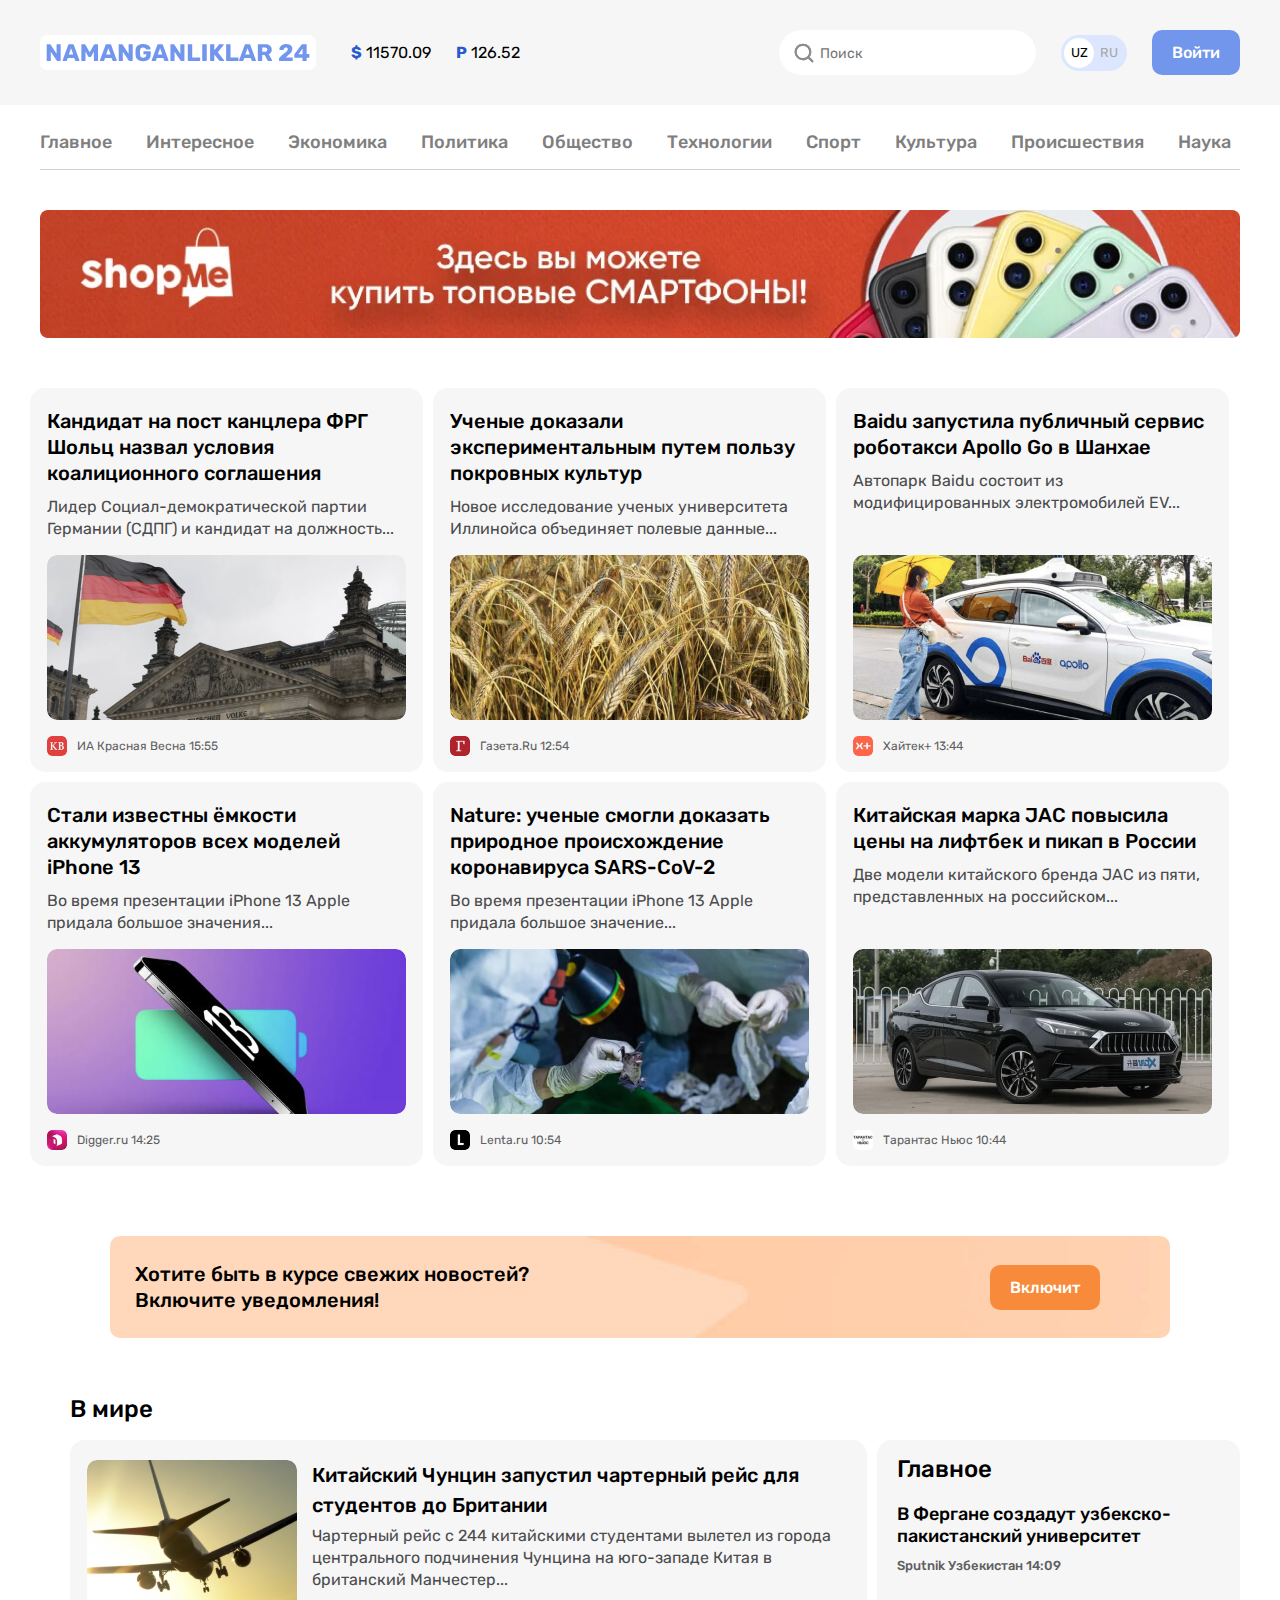
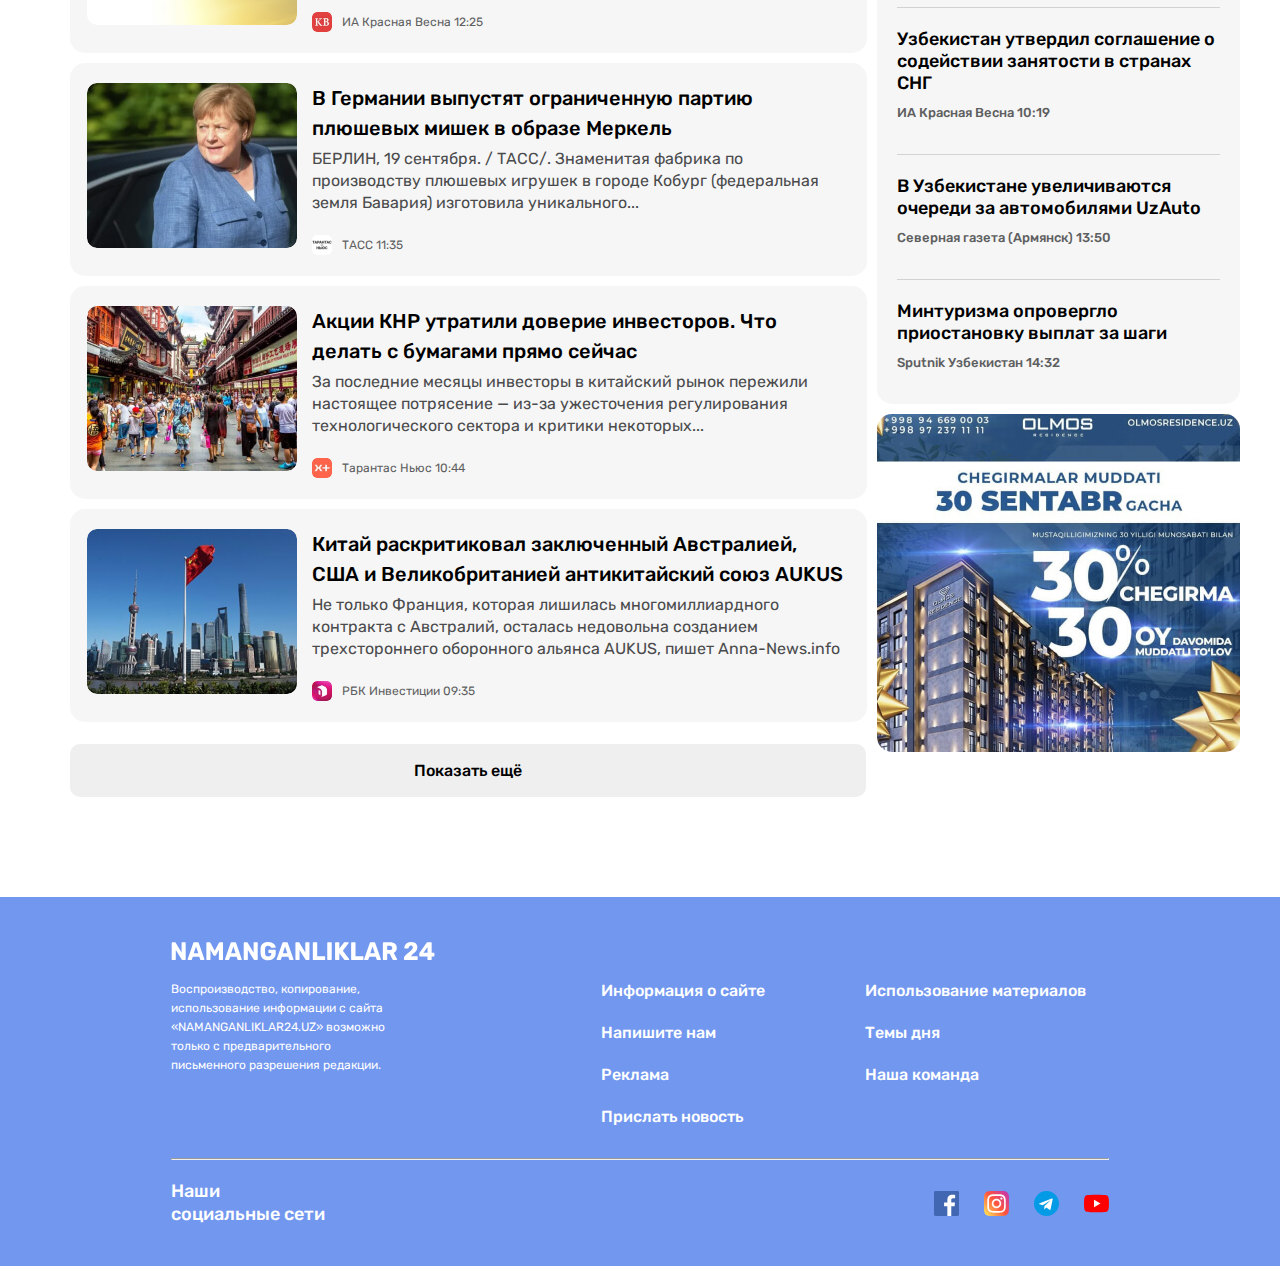
==== commit 44a5d2d2: "Add bg-img to search input and notifications-cta" ====
--- a/index.html
+++ b/index.html
@@ -59,34 +59,34 @@
         <nav class="sitenav">
             <ul class="sitenav-list">
                 <li class="sitenav-item">
-                    <a class="sitenav-link" href="#">Главное</a>
-                </li>
-                <li class="sitenav-item">
-                    <a class="sitenav-link" href="#">Интересное</a>
-                </li>
-                <li class="sitenav-item">
-                    <a class="sitenav-link" href="#">Экономика</a>
-                </li>
-                <li class="sitenav-item">
-                    <a class="sitenav-link" href="#">Политика</a>
-                </li>
-                <li class="sitenav-item">
-                    <a class="sitenav-link" href="#">Общество</a>
-                </li>
-                <li class="sitenav-item">
-                    <a class="sitenav-link" href="#">Технологии</a>
-                </li>
-                <li class="sitenav-item">
-                    <a class="sitenav-link" href="#">Спорт</a>
-                </li>
-                <li class="sitenav-item">
-                    <a class="sitenav-link" href="#">Культура</a>
-                </li>
-                <li class="sitenav-item">
-                    <a class="sitenav-link" href="#">Происшествия</a>
-                </li>
-                <li class="sitenav-item">
-                    <a class="sitenav-link" href="#">Наука</a>
+                    <a class="sitenav-link" href="index.html">Главное</a>
+                </li>
+                <li class="sitenav-item">
+                    <a class="sitenav-link" href="list.html">Интересное</a>
+                </li>
+                <li class="sitenav-item">
+                    <a class="sitenav-link" href="list.html">Экономика</a>
+                </li>
+                <li class="sitenav-item">
+                    <a class="sitenav-link" href="list.html">Политика</a>
+                </li>
+                <li class="sitenav-item">
+                    <a class="sitenav-link" href="list.html">Общество</a>
+                </li>
+                <li class="sitenav-item">
+                    <a class="sitenav-link" href="list.html">Технологии</a>
+                </li>
+                <li class="sitenav-item">
+                    <a class="sitenav-link" href="list.html">Спорт</a>
+                </li>
+                <li class="sitenav-item">
+                    <a class="sitenav-link" href="list.html">Культура</a>
+                </li>
+                <li class="sitenav-item">
+                    <a class="sitenav-link" href="list.html">Происшествия</a>
+                </li>
+                <li class="sitenav-item">
+                    <a class="sitenav-link" href="list.html">Наука</a>
                 </li>
             </ul>
         </nav>
@@ -109,7 +109,7 @@
             <!-- <h1>Namanganliklar24 - site news</h1> -->
 
             <!-- News section -->
-            <section class="top-news">
+            <div class="top-news">
                 <!-- <h2>Top news</h2> -->
                 <!-- NEWS-GRID -->
                 <div class="news-grid">
@@ -240,14 +240,14 @@
                         </footer>
                     </article>
                 </div>
-            </section>
-
-            <section class="notification-cta">
+            </div>
+
+            <div class="notification-cta">
                 <div class="notification-cta-text">
                     Хотите быть в курсе свежих новостей? <br> Включите уведомления!
                 </div>
                 <button class="button button-orandge" type="button">Включит</button>
-            </section>
+            </div>
 
             <!-- В мире -->
             <div class="layout-2-1">
@@ -485,7 +485,7 @@
 
                     <li class="site-footer-socials-item">
                         <a class="site-footer-socials-links" href="#" target="_blank">
-                            <img class="site-footer-socials-icon" src="img/icon/icon-telegram.svg" alt=Telegram" width="25" height="25">
+                            <img class="site-footer-socials-icon" src="img/icon/icon-telegram.svg" alt="Telegram" width="25" height="25">
                         </a>
                     </li>
 
--- a/css/style.css
+++ b/css/style.css
@@ -130,6 +130,10 @@
     border-radius: 60px;
     font-size: 14px;
     line-height: normal;
+    background-image: url(../img/icon-search.svg);
+    background-repeat: no-repeat;
+    background-size: 20px;
+    background-position: 15px center;
 }
 
 
@@ -181,10 +185,13 @@
     padding-top: 12px;
     padding-bottom: 12px;
     border-bottom: 1px solid #d1d1d1;
+    font-size: 18px;
+    font-weight: 500;
+    line-height: normal;
+}
+
+.sitenav:not(:last-child) {
     margin-bottom: 40px;
-    font-size: 18px;
-    font-weight: 500;
-    line-height: normal;
 }
 
 .sitenav-list {
@@ -319,6 +326,10 @@
     margin: 60px 70px;
     border-radius: 10px;
     background-color: #ffd7ba;
+    background-image: url(../img/global-naticication-bg.jpg);
+    background-repeat: no-repeat;
+    background-size: cover;
+    background-position: center center;
 }
 
 .notification-cta-text {
@@ -638,3 +649,113 @@
     height: 25px;
     object-fit: contain;
 }
+
+/* FORM */
+
+.form-field-wrapper {
+    display: flex;
+    justify-content: space-between;
+}
+
+.form-field-wrapper:not(:last-child) {
+    margin-bottom: 10px;
+}
+
+.form-field-wrapper .form-group {
+    width: calc(50% - 5px);
+    margin-bottom: 0;
+}
+
+.form-group:not(:last-child) {
+    margin-bottom: 10px;
+}
+
+.form-field {
+    display: block;
+    width: 100%;
+    padding: 18px 20px;
+    border-radius: 10px;
+    border: 1px solid rgba(0, 0, 0, 0.20);
+}
+
+.form-field-textarea {
+    resize: vertical;
+    min-height: 180px;
+}
+
+/* DIFINITIONS CARD */
+.difinitions-card {
+    padding: 20px 25px;
+    margin: 0;
+    border-radius: 10px;
+    background-color: #f6f6f6;
+    color: #000;
+}
+
+.difinitions-card-item {
+    padding-top: 20px;
+    padding-bottom: 20px;
+}
+
+.difinitions-card-item:not(:last-child) {
+    border-bottom: 1px solid #d2d2d2;
+}
+
+.difinitions-card-title {
+    font-size: 20px;
+    font-weight: 500;
+    margin-bottom: 7px;
+    line-height: normal;
+    color: #000;
+}
+
+.difinitions-card-value {
+    margin: 0;
+    line-height: 24px;
+}
+
+
+
+/* CONTACT PAGE */
+
+.contact-page-heading {
+    margin-top: 0;
+    margin-bottom: 20px;
+    font-weight: 500;
+    font-size: 24px;
+    line-height: normal;
+}
+
+.contact-page-content {
+    display: flex;
+}
+
+.contact-page-form {
+    display: flex;
+    flex-direction: column;
+    width: 696px;
+}
+
+.contact-page-form-submit {
+    margin-top: 20px;
+    align-self: flex-end;
+}
+
+.contact-page-info {
+    width: 494px;
+    height: 310px;
+    margin-left: 10px;
+}
+
+/* RETINA BGS */
+@media
+only screen and (-webkit-min-device-pixel-ratio: 2),
+only screen and (   min--moz-device-pixel-ratio: 2),
+only screen and (     -o-min-device-pixel-ratio: 2/1),
+only screen and (        min-device-pixel-ratio: 2),
+only screen and (                min-resolution: 192dpi),
+only screen and (                min-resolution: 2dppx) {
+    .notification-cta {
+        background-image: url(../img/global-naticication-bg@2x.jpg);
+    }
+}